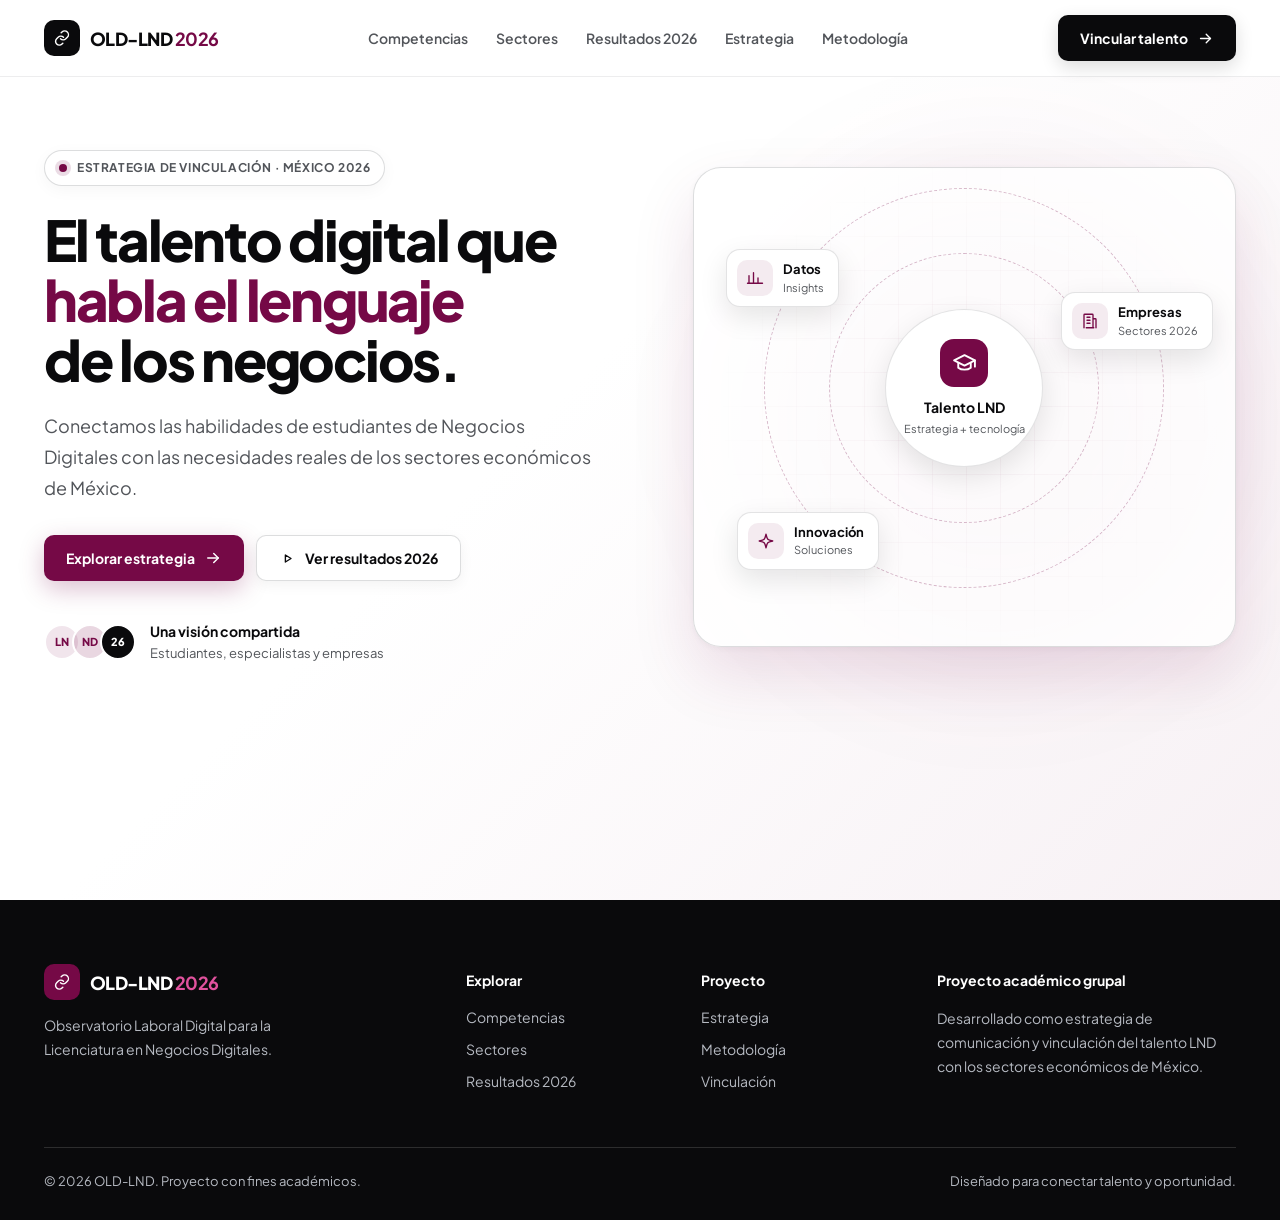
==== index.html @ e44514a6 "feat: plataforma web multipagina OLD-LND 2026" ====
<!DOCTYPE html>
<html lang="es">

<head>
  <meta charset="UTF-8" />
  <meta name="viewport" content="width=device-width, initial-scale=1.0" />
  <title>OLD-LND 2026 · Observatorio Laboral Digital</title>
  <meta name="description"
    content="Observatorio Laboral Digital para la Licenciatura en Negocios Digitales. Estrategia de vinculación entre talento universitario y sectores económicos de México 2026." />
  <link rel="preconnect" href="https://fonts.googleapis.com" />
  <link rel="preconnect" href="https://fonts.gstatic.com" crossorigin />
  <link href="https://fonts.googleapis.com/css2?family=Plus+Jakarta+Sans:wght@400;500;600;700;800&display=swap"
    rel="stylesheet" />
  <link rel="stylesheet" href="./styles.css" />
</head>

<body data-page="inicio">
  <a class="skip-link" href="#contenido-principal">Saltar al contenido principal</a>

  <div class="app-shell">
    <div id="site-header"></div>

    <main id="contenido-principal">
      <section class="hero-wrap" id="inicio">
        <div class="hero">
          <div class="hero-glow" aria-hidden="true"></div>
          <div class="hero-content">
            <div class="status-pill">
              <span aria-hidden="true"></span>
              Estrategia de vinculación · México 2026
            </div>
            <h1>
              El talento digital que <em>habla el lenguaje</em> de los negocios.
            </h1>
            <p class="hero-copy">
              Conectamos las habilidades de estudiantes de Negocios Digitales con las necesidades
              reales de los sectores económicos de México.
            </p>
            <div class="hero-actions">
              <a href="./estrategia.html" class="button button-primary">
                Explorar estrategia
                <svg width="18" height="18" viewBox="0 0 24 24" fill="none" stroke="currentColor" stroke-width="1.9"
                  stroke-linecap="round" stroke-linejoin="round" aria-hidden="true">
                  <path d="M5 12h14" />
                  <path d="m13 6 6 6-6 6" />
                </svg>
              </a>
              <a href="./resultados.html" class="button button-secondary">
                <svg width="17" height="17" viewBox="0 0 24 24" fill="none" stroke="currentColor" stroke-width="1.9"
                  stroke-linecap="round" stroke-linejoin="round" aria-hidden="true">
                  <path d="m9 7 8 5-8 5Z" />
                </svg>
                Ver resultados 2026
              </a>
            </div>
            <div class="hero-proof">
              <div class="avatar-stack" aria-hidden="true">
                <span>LN</span>
                <span>ND</span>
                <span>26</span>
              </div>
              <div>
                <strong>Una visión compartida</strong>
                <small>Estudiantes, especialistas y empresas</small>
              </div>
            </div>
          </div>

          <div class="connection-visual" role="img"
            aria-label="Diagrama de conexión entre talento LND, datos, empresas e innovación con índice de conexión de 84.6%">
            <div class="visual-grid" aria-hidden="true"></div>
            <div class="orbit orbit-one" aria-hidden="true"></div>
            <div class="orbit orbit-two" aria-hidden="true"></div>

            <div class="node center-node">
              <span class="center-icon" aria-hidden="true">
                <svg width="25" height="25" viewBox="0 0 24 24" fill="none" stroke="currentColor" stroke-width="1.8"
                  stroke-linecap="round" stroke-linejoin="round">
                  <path d="m2 10 10-5 10 5-10 5Z" />
                  <path d="M6 12.5V17c3 2.5 9 2.5 12 0v-4.5M22 10v6" />
                </svg>
              </span>
              <strong>Talento LND</strong>
              <small>Estrategia + tecnología</small>
            </div>

            <div class="node satellite satellite-one">
              <span aria-hidden="true">
                <svg width="18" height="18" viewBox="0 0 24 24" fill="none" stroke="currentColor" stroke-width="1.8"
                  stroke-linecap="round" stroke-linejoin="round">
                  <path d="M4 19V9M10 19V5M16 19v-7M22 19H2" />
                </svg>
              </span>
              <div>
                <strong>Datos</strong>
                <small>Insights</small>
              </div>
            </div>

            <div class="node satellite satellite-two">
              <span aria-hidden="true">
                <svg width="18" height="18" viewBox="0 0 24 24" fill="none" stroke="currentColor" stroke-width="1.8"
                  stroke-linecap="round" stroke-linejoin="round">
                  <path
                    d="M4 21V4a1 1 0 0 1 1-1h10a1 1 0 0 1 1 1v17M16 9h3a1 1 0 0 1 1 1v11M8 7h4M8 11h4M8 15h4M7 21h10" />
                </svg>
              </span>
              <div>
                <strong>Empresas</strong>
                <small>Sectores 2026</small>
              </div>
            </div>

            <div class="node satellite satellite-three">
              <span aria-hidden="true">
                <svg width="18" height="18" viewBox="0 0 24 24" fill="none" stroke="currentColor" stroke-width="1.8"
                  stroke-linecap="round" stroke-linejoin="round">
                  <path
                    d="m12 3-1.2 4.3a5 5 0 0 1-3.5 3.5L3 12l4.3 1.2a5 5 0 0 1 3.5 3.5L12 21l1.2-4.3a5 5 0 0 1 3.5-3.5L21 12l-4.3-1.2a5 5 0 0 1-3.5-3.5Z" />
                </svg>
              </span>
              <div>
                <strong>Innovación</strong>
                <small>Soluciones</small>
              </div>
            </div>

          </div>
        </div>
  </div>
  </section>
  </main>

  <div id="site-footer"></div>
  </div>

  <script src="./layout.js" defer></script>
</body>

</html>
---- styles.css ----
:root {
  --ink: #0a0a0c;
  --brand: #750946;
  --brand-hover: #5e0738;
  --brand-light: #e0529d;
  --muted: #52555a;
  --muted-on-dark: #b6bac2;
  --line: rgba(82, 85, 90, 0.2);
  --line-dark: rgba(255, 255, 255, 0.14);
  --surface: #f7f6f8;
  --white: #ffffff;
  --ease-out: cubic-bezier(0.16, 1, 0.3, 1);
}

*,
*::before,
*::after {
  box-sizing: border-box;
}

html {
  scroll-behavior: smooth;
}

body {
  margin: 0;
  font-family: "Plus Jakarta Sans", system-ui, -apple-system, sans-serif;
  color: var(--ink);
  background: var(--white);
  -webkit-font-smoothing: antialiased;
  line-height: 1.5;
}

h1,
h2,
h3,
h4 {
  text-wrap: balance;
}

p {
  text-wrap: pretty;
}

button,
input,
select {
  font-family: inherit;
}

button,
a {
  -webkit-tap-highlight-color: transparent;
}

button {
  cursor: pointer;
}

:focus-visible {
  outline: 2px solid var(--brand);
  outline-offset: 3px;
}

.dashboard-wrap :focus-visible,
.talent-panel :focus-visible,
.site-footer :focus-visible {
  outline-color: var(--brand-light);
}

.skip-link {
  position: absolute;
  left: 16px;
  top: -100px;
  z-index: 200;
  padding: 12px 18px;
  background: var(--brand);
  color: var(--white);
  font-weight: 700;
  font-size: 14px;
  border-radius: 8px;
  text-decoration: none;
  transition: top 0.2s var(--ease-out);
}

.skip-link:focus {
  top: 16px;
}

.app-shell {
  min-height: 100vh;
  display: flex;
  flex-direction: column;
  overflow-x: clip;
}

.app-shell > main {
  flex: 1;
  display: flex;
  flex-direction: column;
}

.app-shell > main > .hero-wrap,
.app-shell > main > .sectors-wrap,
.app-shell > main > .dashboard-wrap,
.app-shell > main > .method-wrap {
  flex: 1;
}

/* NAVBAR */
.navbar-wrap {
  position: sticky;
  top: 0;
  z-index: 60;
  background: rgba(255, 255, 255, 0.9);
  backdrop-filter: blur(12px);
  border-bottom: 1px solid rgba(82, 85, 90, 0.1);
}

.navbar {
  height: 76px;
  max-width: 1240px;
  margin: auto;
  padding: 0 24px;
  display: flex;
  align-items: center;
  justify-content: space-between;
  position: relative;
}

.brand {
  display: inline-flex;
  align-items: center;
  gap: 10px;
  color: var(--ink);
  font-size: 18px;
  font-weight: 800;
  letter-spacing: -0.03em;
  text-decoration: none;
  white-space: nowrap;
}

.brand b {
  color: var(--brand);
}

.brand-mark {
  width: 36px;
  height: 36px;
  display: grid;
  place-items: center;
  color: var(--white);
  background: var(--ink);
  border-radius: 10px;
}

.nav-links {
  display: flex;
  gap: 28px;
  align-items: center;
}

.nav-links a {
  color: var(--muted);
  text-decoration: none;
  font-size: 14px;
  font-weight: 600;
  position: relative;
  padding: 6px 0;
  transition: color 0.18s var(--ease-out);
}

.nav-links a:hover,
.nav-links a.active,
.nav-links a[aria-current="page"] {
  color: var(--brand);
}

.nav-links a.active::after,
.nav-links a[aria-current="page"]::after {
  content: "";
  position: absolute;
  left: 0;
  right: 0;
  bottom: -2px;
  height: 2px;
  border-radius: 2px;
  background: var(--brand);
}

/* BUTTONS */
.button {
  min-height: 46px;
  padding: 0 22px;
  border-radius: 10px;
  border: 0;
  display: inline-flex;
  align-items: center;
  justify-content: center;
  gap: 9px;
  text-decoration: none;
  font-weight: 700;
  font-size: 14px;
  transition:
    transform 0.18s var(--ease-out),
    box-shadow 0.2s var(--ease-out),
    background-color 0.2s var(--ease-out),
    border-color 0.2s var(--ease-out);
}

.button:hover {
  transform: translateY(-2px);
}

.button:active {
  transform: scale(0.98);
}

.button-dark {
  background: var(--ink);
  color: var(--white);
  box-shadow: 0 6px 18px rgba(0, 0, 0, 0.14);
}

.button-dark:hover {
  background: #1f1f24;
}

.button-primary {
  background: var(--brand);
  color: var(--white);
  box-shadow: 0 8px 24px rgba(117, 9, 70, 0.25);
}

.button-primary:hover {
  background: var(--brand-hover);
  box-shadow: 0 12px 28px rgba(117, 9, 70, 0.32);
}

.button-secondary {
  background: var(--white);
  color: var(--ink);
  border: 1px solid var(--line);
  box-shadow: 0 4px 14px rgba(0, 0, 0, 0.05);
}

.button-secondary:hover {
  border-color: rgba(117, 9, 70, 0.38);
}

.menu-button {
  display: none;
  width: 42px;
  height: 42px;
  border: 1px solid transparent;
  border-radius: 10px;
  background: transparent;
  color: var(--ink);
  place-items: center;
}

.menu-button:hover {
  background: var(--surface);
}

/* HERO */
.hero-wrap {
  position: relative;
  background: linear-gradient(135deg, #ffffff 42%, rgba(117, 9, 70, 0.06) 100%);
}

.hero {
  min-height: 680px;
  position: relative;
  display: grid;
  grid-template-columns: 1.05fr 0.95fr;
  gap: 48px;
  align-items: center;
  max-width: 1240px;
  margin: auto;
  padding: 72px 24px 92px;
}

.hero-glow {
  position: absolute;
  right: 3%;
  width: 460px;
  height: 460px;
  border-radius: 50%;
  background: rgba(117, 9, 70, 0.08);
  filter: blur(72px);
  pointer-events: none;
}

.hero-content {
  max-width: 640px;
  position: relative;
  z-index: 1;
}

.status-pill {
  display: inline-flex;
  align-items: center;
  gap: 10px;
  color: var(--muted);
  background: var(--white);
  border: 1px solid var(--line);
  padding: 8px 14px;
  border-radius: 999px;
  font-size: 12px;
  font-weight: 700;
  letter-spacing: 0.05em;
  text-transform: uppercase;
  box-shadow: 0 4px 16px rgba(0, 0, 0, 0.04);
}

.status-pill span {
  width: 8px;
  height: 8px;
  border-radius: 50%;
  background: var(--brand);
  box-shadow: 0 0 0 4px rgba(117, 9, 70, 0.14);
}

.hero h1 {
  font-size: clamp(42px, 4.4vw, 64px);
  line-height: 1.06;
  letter-spacing: -0.04em;
  margin: 24px 0 22px;
  font-weight: 800;
}

.hero h1 em {
  font-style: normal;
  color: var(--brand);
}

.hero-copy {
  max-width: 560px;
  color: var(--muted);
  font-size: 18px;
  line-height: 1.7;
  margin: 0;
}

.hero-actions {
  display: flex;
  flex-wrap: wrap;
  gap: 12px;
  margin-top: 32px;
}

.hero-proof {
  display: flex;
  gap: 14px;
  align-items: center;
  margin-top: 40px;
}

.avatar-stack {
  display: flex;
  padding-left: 8px;
}

.avatar-stack span {
  margin-left: -8px;
  width: 36px;
  height: 36px;
  border: 2px solid var(--white);
  display: grid;
  place-items: center;
  border-radius: 50%;
  background: rgba(117, 9, 70, 0.1);
  color: var(--brand);
  font-size: 11px;
  font-weight: 800;
}

.avatar-stack span:nth-child(2) {
  background: rgba(117, 9, 70, 0.16);
}

.avatar-stack span:nth-child(3) {
  background: var(--ink);
  color: var(--white);
}

.hero-proof strong,
.hero-proof small {
  display: block;
}

.hero-proof strong {
  font-size: 14px;
}

.hero-proof small {
  font-size: 13px;
  color: var(--muted);
  margin-top: 2px;
}

/* HERO VISUAL */
.connection-visual {
  height: 480px;
  position: relative;
  border-radius: 28px;
  border: 1px solid var(--line);
  overflow: hidden;
  background: rgba(255, 255, 255, 0.8);
  box-shadow:
    0 2px 6px rgba(0, 0, 0, 0.04),
    0 28px 64px rgba(117, 9, 70, 0.12);
}

.visual-grid {
  position: absolute;
  inset: 0;
  background-image:
    linear-gradient(rgba(117, 9, 70, 0.1) 1px, transparent 1px),
    linear-gradient(90deg, rgba(117, 9, 70, 0.1) 1px, transparent 1px);
  background-size: 34px 34px;
  opacity: 0.45;
  mask-image: radial-gradient(circle, #000, transparent 74%);
}

.orbit {
  position: absolute;
  border: 1px dashed rgba(117, 9, 70, 0.28);
  border-radius: 50%;
  left: 50%;
  top: 46%;
  transform: translate(-50%, -50%);
}

.orbit-one {
  width: 270px;
  height: 270px;
}

.orbit-two {
  width: 400px;
  height: 400px;
}

.node {
  position: absolute;
  background: var(--white);
  box-shadow: 0 10px 28px rgba(0, 0, 0, 0.1);
  border: 1px solid rgba(82, 85, 90, 0.16);
}

.center-node {
  left: 50%;
  top: 46%;
  transform: translate(-50%, -50%);
  width: 158px;
  height: 158px;
  border-radius: 50%;
  display: flex;
  align-items: center;
  flex-direction: column;
  justify-content: center;
  text-align: center;
  z-index: 2;
  padding: 12px;
}

.center-icon {
  width: 48px;
  height: 48px;
  border-radius: 14px;
  background: var(--brand);
  color: var(--white);
  display: grid;
  place-items: center;
  margin-bottom: 10px;
}

.center-node strong {
  font-size: 14px;
}

.center-node small {
  color: var(--muted);
  font-size: 11px;
  margin-top: 3px;
}

.satellite {
  padding: 10px 14px 10px 10px;
  border-radius: 14px;
  display: flex;
  align-items: center;
  gap: 10px;
  z-index: 3;
}

.satellite > span {
  width: 36px;
  height: 36px;
  display: grid;
  place-items: center;
  border-radius: 10px;
  background: rgba(117, 9, 70, 0.08);
  color: var(--brand);
}

.satellite strong,
.satellite small {
  display: block;
}

.satellite strong {
  font-size: 13px;
}

.satellite small {
  font-size: 11px;
  color: var(--muted);
}

.satellite-one {
  left: 6%;
  top: 17%;
}

.satellite-two {
  right: 4%;
  top: 26%;
}

.satellite-three {
  left: 8%;
  bottom: 16%;
}

.signal-card {
  position: absolute;
  right: 5%;
  bottom: 6%;
  border-radius: 14px;
  background: var(--ink);
  color: var(--white);
  padding: 14px 16px;
  min-width: 220px;
  display: flex;
  align-items: center;
  gap: 12px;
  box-shadow: 0 16px 32px rgba(0, 0, 0, 0.24);
  z-index: 4;
}

.signal-icon {
  width: 38px;
  height: 38px;
  display: grid;
  place-items: center;
  background: rgba(255, 255, 255, 0.12);
  border-radius: 10px;
}

.signal-card small,
.signal-card strong {
  display: block;
}

.signal-card small {
  color: var(--muted-on-dark);
  font-size: 11px;
}

.signal-card strong {
  font-size: 18px;
  margin-top: 2px;
}

.trend {
  margin-left: auto;
  font-size: 11px;
  font-weight: 700;
  color: var(--white);
  background: var(--brand);
  padding: 5px 8px;
  border-radius: 6px;
}

/* SHARED SECTIONS */
.section {
  max-width: 1240px;
  margin: auto;
  padding: 104px 24px;
}

.section-heading {
  max-width: 660px;
}

.section-heading.center {
  text-align: center;
  margin: auto;
}

.eyebrow {
  color: var(--brand);
  display: block;
  font-size: 12px;
  text-transform: uppercase;
  font-weight: 800;
  letter-spacing: 0.14em;
  margin-bottom: 14px;
}

.eyebrow-light {
  color: var(--brand-light);
}

.section-heading h1,
.section-heading h2 {
  margin: 0;
  font-size: clamp(30px, 3.4vw, 44px);
  line-height: 1.14;
  letter-spacing: -0.03em;
}

.section-heading p {
  margin: 16px 0 0;
  color: var(--muted);
  font-size: 16px;
  line-height: 1.7;
}

/* COMPETENCIES */
.competencies {
  text-align: center;
}

.tabs {
  margin: 40px auto 32px;
  background: var(--surface);
  border: 1px solid rgba(82, 85, 90, 0.12);
  border-radius: 12px;
  padding: 5px;
  display: inline-flex;
  flex-wrap: wrap;
  justify-content: center;
  gap: 4px;
}

.tabs button {
  border: 0;
  padding: 11px 20px;
  border-radius: 8px;
  background: transparent;
  color: var(--muted);
  font-size: 13px;
  font-weight: 700;
  transition:
    background-color 0.2s var(--ease-out),
    color 0.2s var(--ease-out),
    box-shadow 0.2s var(--ease-out);
}

.tabs button:hover {
  color: var(--ink);
}

.tabs button.active {
  background: var(--white);
  color: var(--ink);
  box-shadow: 0 4px 12px rgba(0, 0, 0, 0.08);
}

.competency-grid {
  display: grid;
  grid-template-columns: repeat(3, 1fr);
  gap: 20px;
  text-align: left;
}

.competency-card {
  border: 1px solid var(--line);
  border-radius: 16px;
  padding: 28px;
  background: var(--white);
  transition:
    transform 0.22s var(--ease-out),
    border-color 0.22s var(--ease-out),
    box-shadow 0.22s var(--ease-out);
}

.competency-card:hover {
  transform: translateY(-4px);
  border-color: rgba(117, 9, 70, 0.35);
  box-shadow: 0 16px 36px rgba(0, 0, 0, 0.07);
}

.card-top {
  display: flex;
  align-items: center;
  justify-content: space-between;
}

.icon-box {
  width: 46px;
  height: 46px;
  display: grid;
  place-items: center;
  background: rgba(117, 9, 70, 0.08);
  color: var(--brand);
  border-radius: 12px;
}

.card-index {
  color: var(--muted);
  font-size: 13px;
  font-weight: 700;
}

.competency-card h3 {
  margin: 22px 0 10px;
  font-size: 18px;
  letter-spacing: -0.02em;
}

.competency-card p {
  color: var(--muted);
  margin: 0;
  line-height: 1.65;
  font-size: 14px;
  min-height: 68px;
}

.level-row {
  margin-top: 22px;
  display: flex;
  justify-content: space-between;
  font-size: 13px;
  color: var(--muted);
}

.level-row strong {
  color: var(--ink);
}

.progress {
  height: 6px;
  background: rgba(82, 85, 90, 0.14);
  border-radius: 999px;
  overflow: hidden;
  margin-top: 8px;
}

.progress span {
  height: 100%;
  display: block;
  background: linear-gradient(90deg, var(--brand), #a31363);
  border-radius: inherit;
}

.context-note {
  display: inline-flex;
  align-items: center;
  gap: 8px;
  margin: 28px 0 0;
  color: var(--muted);
  font-size: 13px;
}

.context-note svg {
  color: var(--brand);
  flex-shrink: 0;
}

/* SECTORS */
.sectors-wrap {
  background: var(--surface);
  border-top: 1px solid rgba(82, 85, 90, 0.1);
}

.split-heading {
  display: flex;
  justify-content: space-between;
  align-items: flex-end;
  gap: 24px;
  margin-bottom: 42px;
}

.text-link {
  color: var(--brand);
  text-decoration: none;
  font-size: 14px;
  font-weight: 700;
  display: inline-flex;
  align-items: center;
  gap: 7px;
  padding-bottom: 6px;
  white-space: nowrap;
}

.text-link:hover {
  text-decoration: underline;
}

.sector-grid {
  display: grid;
  grid-template-columns: repeat(3, 1fr);
  gap: 18px;
}

.sector-card {
  padding: 26px;
  background: var(--white);
  border: 1px solid var(--line);
  border-radius: 16px;
  transition:
    transform 0.22s var(--ease-out),
    border-color 0.22s var(--ease-out),
    box-shadow 0.22s var(--ease-out);
}

.sector-card:hover {
  border-color: rgba(117, 9, 70, 0.35);
  transform: translateY(-4px);
  box-shadow: 0 16px 32px rgba(0, 0, 0, 0.07);
}

.sector-top {
  display: flex;
  align-items: center;
  justify-content: space-between;
  margin-bottom: 20px;
}

.sector-icon {
  width: 44px;
  height: 44px;
  display: grid;
  place-items: center;
  border-radius: 10px;
  color: var(--brand);
  background: rgba(117, 9, 70, 0.08);
}

.sector-number {
  font-size: 13px;
  color: var(--muted);
  font-weight: 800;
}

.sector-tag {
  display: inline-block;
  padding: 5px 10px;
  background: rgba(82, 85, 90, 0.09);
  color: var(--ink);
  border-radius: 6px;
  font-size: 11px;
  font-weight: 800;
  text-transform: uppercase;
  letter-spacing: 0.05em;
}

.sector-card h3 {
  font-size: 18px;
  margin: 14px 0 8px;
}

.sector-card p {
  color: var(--muted);
  font-size: 14px;
  line-height: 1.6;
  margin: 0;
  min-height: 44px;
}

.sector-footer {
  border-top: 1px solid rgba(82, 85, 90, 0.14);
  margin-top: 20px;
  padding-top: 16px;
  display: flex;
  align-items: center;
  justify-content: space-between;
  color: var(--muted);
}

.sector-footer span {
  font-size: 12px;
  font-weight: 700;
  color: var(--ink);
  display: inline-flex;
  align-items: center;
  gap: 8px;
}

.sector-footer i {
  width: 7px;
  height: 7px;
  background: var(--brand);
  border-radius: 50%;
}

/* DASHBOARD / RESULTADOS */
.dashboard-wrap {
  background: var(--ink);
  color: var(--white);
  position: relative;
  overflow: hidden;
}

.dashboard-wrap::after {
  content: "";
  position: absolute;
  width: 520px;
  height: 520px;
  border-radius: 50%;
  background: rgba(117, 9, 70, 0.24);
  filter: blur(90px);
  right: -140px;
  top: -140px;
  pointer-events: none;
}

.dashboard {
  position: relative;
  z-index: 1;
}

.dashboard .section-heading p {
  color: var(--muted-on-dark);
}

.metrics {
  display: grid;
  grid-template-columns: repeat(3, 1fr);
  gap: 16px;
  margin: 40px 0 20px;
}

.metrics article {
  display: flex;
  align-items: center;
  gap: 14px;
  padding: 22px;
  background: rgba(255, 255, 255, 0.05);
  border: 1px solid var(--line-dark);
  border-radius: 14px;
}

.metric-icon {
  width: 44px;
  height: 44px;
  border-radius: 10px;
  display: grid;
  place-items: center;
  flex-shrink: 0;
}

.metric-icon.primary {
  background: rgba(224, 82, 157, 0.18);
  color: var(--brand-light);
}

.metric-icon.secondary {
  background: rgba(117, 9, 70, 0.4);
  color: var(--white);
}

.metric-icon.neutral {
  background: rgba(255, 255, 255, 0.12);
  color: var(--white);
}

.metrics strong {
  display: block;
  font-size: 26px;
  letter-spacing: -0.03em;
  line-height: 1.1;
}

.metrics p {
  color: var(--muted-on-dark);
  font-size: 13px;
  margin: 4px 0 0;
}

.metrics small {
  margin-left: auto;
  align-self: flex-start;
  color: #e2e5eb;
  font-size: 11px;
  font-weight: 600;
  background: rgba(255, 255, 255, 0.08);
  padding: 5px 9px;
  border-radius: 6px;
  white-space: nowrap;
}

.analysis-grid {
  display: grid;
  grid-template-columns: 1.55fr 1fr;
  gap: 20px;
}

.chart-card,
.insight-card {
  border: 1px solid var(--line-dark);
  border-radius: 16px;
  background: rgba(255, 255, 255, 0.045);
  padding: 28px;
}

.chart-head span {
  color: var(--muted-on-dark);
  font-size: 12px;
  text-transform: uppercase;
  letter-spacing: 0.08em;
  font-weight: 700;
}

.chart-head h3 {
  margin: 6px 0 0;
  font-size: 20px;
}

.legend {
  display: flex;
  flex-wrap: wrap;
  gap: 22px;
  margin: 20px 0 24px;
  color: #e2e5eb;
  font-size: 13px;
  font-weight: 600;
}

.legend span {
  display: inline-flex;
  align-items: center;
  gap: 8px;
}

.legend i {
  width: 10px;
  height: 10px;
  display: inline-block;
  border-radius: 3px;
}

.specialist-dot {
  background: var(--brand-light);
}

.student-dot {
  background: #d4d7de;
}

.bar-row {
  display: grid;
  grid-template-columns: 185px 1fr;
  gap: 8px 16px;
  margin-bottom: 18px;
}

.bar-row:last-child {
  margin-bottom: 0;
}

.bar-label {
  grid-row: span 2;
  align-self: center;
}

.bar-label span,
.bar-label small {
  display: block;
}

.bar-label span {
  font-size: 13px;
  font-weight: 600;
  color: var(--white);
}

.bar-label small {
  color: var(--muted-on-dark);
  margin-top: 3px;
  font-size: 12px;
}

.bar-track {
  height: 14px;
  background: rgba(255, 255, 255, 0.08);
  border-radius: 4px;
  padding-right: 42px;
}

.bar {
  height: 100%;
  display: block;
  border-radius: 4px;
  position: relative;
}

.bar b {
  position: absolute;
  left: calc(100% + 8px);
  top: 50%;
  transform: translateY(-50%);
  font-size: 12px;
  font-weight: 700;
  color: var(--white);
}

.specialists-bar {
  background: linear-gradient(90deg, var(--brand), var(--brand-light));
}

.students-bar {
  background: #d4d7de;
}

.insight-card {
  background: linear-gradient(145deg, rgba(117, 9, 70, 0.28), rgba(255, 255, 255, 0.04));
  display: flex;
  flex-direction: column;
}

.insight-label {
  align-self: flex-start;
  display: inline-flex;
  align-items: center;
  gap: 7px;
  color: var(--white);
  background: rgba(117, 9, 70, 0.55);
  padding: 7px 11px;
  border-radius: 8px;
  font-size: 11px;
  text-transform: uppercase;
  letter-spacing: 0.06em;
  font-weight: 800;
}

.insight-card h3 {
  font-size: 26px;
  line-height: 1.24;
  letter-spacing: -0.025em;
  margin: 20px 0 14px;
}

.insight-card > p {
  font-size: 14px;
  line-height: 1.7;
  color: #d7dbe2;
  margin: 0;
}

.insight-card > p strong {
  color: var(--white);
}

.quote {
  border-left: 3px solid var(--brand-light);
  margin: 22px 0 0;
  padding: 6px 0 6px 16px;
  color: #e6e8ee;
  font-size: 14px;
  line-height: 1.6;
  font-style: italic;
}

.quote footer {
  color: var(--muted-on-dark);
  display: block;
  margin-top: 8px;
  font-style: normal;
  font-size: 12px;
}

.insight-card > a {
  margin-top: auto;
  padding-top: 24px;
  color: var(--brand-light);
  font-size: 14px;
  font-weight: 700;
  text-decoration: none;
  display: inline-flex;
  align-items: center;
  gap: 8px;
}

.insight-card > a:hover {
  color: var(--white);
}

/* STRATEGY & CONTACT */
.strategy {
  padding-bottom: 112px;
}

.strategy-grid {
  display: grid;
  grid-template-columns: 1fr 1fr;
  gap: 20px;
  margin-top: 48px;
}

.kit-panel,
.talent-panel {
  border-radius: 20px;
  padding: 36px;
}

.kit-panel {
  background: rgba(117, 9, 70, 0.05);
  border: 1px solid rgba(117, 9, 70, 0.14);
}

.talent-panel {
  background: var(--ink);
  color: var(--white);
}

.panel-badge {
  display: inline-flex;
  align-items: center;
  gap: 8px;
  color: var(--brand);
  text-transform: uppercase;
  letter-spacing: 0.08em;
  font-size: 12px;
  font-weight: 800;
}

.panel-badge.dark {
  color: var(--brand-light);
}

.kit-panel h3,
.talent-panel h3 {
  margin: 16px 0 10px;
  font-size: 26px;
  letter-spacing: -0.025em;
}

.kit-panel > p {
  margin: 0;
  color: var(--muted);
  line-height: 1.65;
  font-size: 15px;
  max-width: 480px;
}

.talent-panel > p {
  margin: 0;
  color: var(--muted-on-dark);
  line-height: 1.65;
  font-size: 15px;
  max-width: 480px;
}

.resource-list {
  display: grid;
  gap: 10px;
  margin: 26px 0 22px;
}

.resource-btn {
  border: 1px solid var(--line);
  background: rgba(255, 255, 255, 0.9);
  border-radius: 12px;
  padding: 14px 16px;
  display: flex;
  align-items: center;
  gap: 14px;
  text-align: left;
  color: var(--ink);
  transition:
    border-color 0.2s var(--ease-out),
    transform 0.18s var(--ease-out),
    box-shadow 0.2s var(--ease-out);
}

.resource-btn:hover {
  border-color: rgba(117, 9, 70, 0.4);
  transform: translateY(-2px);
  box-shadow: 0 8px 20px rgba(0, 0, 0, 0.06);
}

.resource-btn:active {
  transform: scale(0.99);
}

.resource-btn > span:nth-child(2) {
  flex: 1;
}

.file-icon {
  width: 36px;
  height: 36px;
  display: grid;
  place-items: center;
  border-radius: 8px;
  background: rgba(117, 9, 70, 0.1);
  color: var(--brand);
  font-size: 12px;
  font-weight: 800;
  flex-shrink: 0;
}

.resource-btn strong,
.resource-btn small {
  display: block;
}

.resource-btn strong {
  font-size: 14px;
}

.resource-btn small {
  font-size: 12px;
  color: var(--muted);
  margin-top: 2px;
}

.resource-btn svg {
  color: var(--brand);
  flex-shrink: 0;
}

.kit-button {
  width: 100%;
}

.kit-feedback {
  margin: 12px 0 0;
  min-height: 20px;
  font-size: 13px;
  font-weight: 600;
  color: var(--brand);
}

.talent-panel form {
  margin-top: 24px;
}

.field {
  margin-bottom: 14px;
}

.field-row {
  display: grid;
  grid-template-columns: 1fr 1fr;
  gap: 12px;
}

.talent-panel label {
  display: block;
  color: #e2e5eb;
  font-size: 13px;
  font-weight: 600;
  margin-bottom: 6px;
}

.talent-panel input,
.talent-panel select {
  width: 100%;
  height: 44px;
  border-radius: 10px;
  border: 1px solid rgba(255, 255, 255, 0.22);
  padding: 0 14px;
  color: var(--white);
  background: rgba(255, 255, 255, 0.06);
  font-size: 14px;
  transition: border-color 0.2s var(--ease-out);
}

.talent-panel select option {
  background: var(--ink);
  color: var(--white);
}

.talent-panel input:focus,
.talent-panel select:focus {
  border-color: var(--brand-light);
}

.talent-panel input::placeholder {
  color: #9ba0aa;
}

.form-error {
  margin: 0 0 12px;
  padding: 10px 12px;
  border-radius: 8px;
  background: rgba(224, 82, 157, 0.16);
  border: 1px solid rgba(224, 82, 157, 0.45);
  color: #ffd5eb;
  font-size: 13px;
}

.submit-button {
  width: 100%;
  background: var(--brand);
  color: var(--white);
  margin-top: 4px;
}

.submit-button:hover {
  background: #8c0c54;
}

.privacy {
  display: block;
  text-align: center;
  color: var(--muted-on-dark);
  font-size: 12px;
  margin-top: 12px;
}

.success-message {
  text-align: center;
  min-height: 300px;
  display: flex;
  flex-direction: column;
  align-items: center;
  justify-content: center;
}

.success-message[hidden] {
  display: none;
}

.success-message > span {
  width: 56px;
  height: 56px;
  background: rgba(224, 82, 157, 0.2);
  color: var(--white);
  display: grid;
  place-items: center;
  border-radius: 50%;
}

.success-message h4 {
  font-size: 22px;
  margin: 16px 0 8px;
}

.success-message p {
  color: var(--muted-on-dark);
  font-size: 14px;
  line-height: 1.65;
  max-width: 340px;
  margin: 0;
}

.success-message button {
  border: 0;
  background: transparent;
  color: var(--brand-light);
  font-size: 14px;
  font-weight: 700;
  margin-top: 16px;
  padding: 6px 10px;
}

.success-message button:hover {
  text-decoration: underline;
}

/* METHODOLOGY */
.method-wrap {
  background: var(--surface);
  border-top: 1px solid rgba(82, 85, 90, 0.12);
}

.method-intro {
  display: flex;
  justify-content: space-between;
  align-items: center;
  gap: 24px;
}

.method-stamp {
  display: flex;
  align-items: center;
  gap: 16px;
  padding: 16px 20px;
  border: 1px solid var(--line);
  background: var(--white);
  border-radius: 12px;
  flex-shrink: 0;
}

.method-stamp span {
  font-size: 26px;
  font-weight: 800;
  color: var(--brand);
}

.method-stamp p {
  border-left: 1px solid var(--line);
  padding-left: 16px;
  margin: 0;
  color: var(--muted);
  font-size: 11px;
  font-weight: 700;
  line-height: 1.5;
  text-transform: uppercase;
  letter-spacing: 0.08em;
}

.accordion {
  margin-top: 44px;
  border-top: 1px solid var(--line);
}

.accordion-item {
  border-bottom: 1px solid var(--line);
}

.accordion-item h3 {
  margin: 0;
}

.accordion-trigger {
  width: 100%;
  display: flex;
  align-items: center;
  justify-content: space-between;
  padding: 24px 4px;
  border: 0;
  background: transparent;
  color: var(--ink);
  text-align: left;
}

.accordion-trigger span {
  display: flex;
  align-items: center;
  gap: 20px;
  font-size: 16px;
  font-weight: 700;
}

.accordion-trigger b {
  color: var(--brand);
  font-size: 13px;
}

.accordion-trigger svg {
  transition: transform 0.25s var(--ease-out);
  flex-shrink: 0;
}

.accordion-item.open .accordion-trigger svg {
  transform: rotate(180deg);
}

.accordion-content {
  display: grid;
  grid-template-rows: 0fr;
  transition: grid-template-rows 0.3s var(--ease-out);
}

.accordion-content p {
  overflow: hidden;
  margin: 0;
  color: var(--muted);
  font-size: 15px;
  line-height: 1.75;
  max-width: 850px;
}

.accordion-item.open .accordion-content {
  grid-template-rows: 1fr;
}

.accordion-item.open .accordion-content p {
  padding: 0 44px 24px;
}

/* FOOTER */
.site-footer {
  background: var(--ink);
  color: var(--white);
}

.footer-inner {
  max-width: 1240px;
  margin: auto;
  padding: 64px 24px 28px;
}

.footer-main {
  display: grid;
  grid-template-columns: 2fr 1fr 1fr 1.6fr;
  gap: 48px;
  padding-bottom: 44px;
}

.brand.light {
  color: var(--white);
}

.brand.light b {
  color: var(--brand-light);
}

.brand.light .brand-mark {
  background: var(--brand);
}

.footer-brand p,
.footer-note p {
  color: var(--muted-on-dark);
  font-size: 14px;
  line-height: 1.7;
  margin: 14px 0 0;
  max-width: 300px;
}

.footer-main h4 {
  font-size: 14px;
  margin: 6px 0 16px;
  color: var(--white);
}

.footer-main > div > a:not(.brand) {
  display: block;
  text-decoration: none;
  color: var(--muted-on-dark);
  font-size: 14px;
  margin: 11px 0;
  transition: color 0.18s var(--ease-out);
}

.footer-main > div > a:not(.brand):hover {
  color: var(--white);
}

.footer-bottom {
  border-top: 1px solid var(--line-dark);
  padding-top: 24px;
  display: flex;
  justify-content: space-between;
  color: var(--muted-on-dark);
  font-size: 13px;
}

/* RESPONSIVE */
@media (max-width: 1000px) {
  .nav-links {
    gap: 18px;
  }

  .nav-cta {
    display: none;
  }

  .hero {
    grid-template-columns: 1fr;
    padding-top: 56px;
  }

  .hero-content {
    text-align: center;
    margin: auto;
  }

  .hero-copy {
    margin-inline: auto;
  }

  .hero-actions,
  .hero-proof {
    justify-content: center;
  }

  .connection-visual {
    max-width: 640px;
    width: 100%;
    margin: auto;
  }

  .sector-grid {
    grid-template-columns: repeat(2, 1fr);
  }

  .analysis-grid {
    grid-template-columns: 1fr;
  }

  .footer-main {
    grid-template-columns: 2fr 1fr 1fr;
  }

  .footer-note {
    grid-column: 1 / -1;
  }
}

@media (max-width: 720px) {
  .navbar {
    height: 68px;
  }

  .menu-button {
    display: grid;
  }

  .nav-links {
    display: none;
    position: absolute;
    top: 68px;
    left: 16px;
    right: 16px;
    padding: 16px;
    background: var(--white);
    border: 1px solid var(--line);
    border-radius: 14px;
    box-shadow: 0 20px 45px rgba(0, 0, 0, 0.14);
    flex-direction: column;
    align-items: stretch;
    gap: 6px;
  }

  .nav-links.open {
    display: flex;
  }

  .nav-links a {
    font-size: 15px;
    padding: 10px 12px;
    border-radius: 8px;
  }

  .nav-links a:hover {
    background: var(--surface);
  }

  .hero {
    min-height: auto;
    padding: 48px 20px 68px;
  }

  .hero h1 {
    font-size: 38px;
  }

  .hero-copy {
    font-size: 16px;
  }

  .hero-actions {
    flex-direction: column;
  }

  .connection-visual {
    height: 410px;
  }

  .orbit-two {
    width: 330px;
    height: 330px;
  }

  .satellite-two {
    right: 3%;
  }

  .satellite-three {
    left: 3%;
  }

  .signal-card {
    right: 3%;
    min-width: 200px;
  }

  .section {
    padding: 76px 20px;
  }

  .competency-grid,
  .sector-grid,
  .metrics,
  .strategy-grid {
    grid-template-columns: 1fr;
  }

  .competency-card p {
    min-height: 0;
  }

  .split-heading {
    align-items: flex-start;
    flex-direction: column;
    gap: 16px;
  }

  .bar-row {
    grid-template-columns: 130px 1fr;
  }

  .metrics small {
    display: none;
  }

  .chart-card,
  .insight-card {
    padding: 22px;
  }

  .kit-panel,
  .talent-panel {
    padding: 26px 20px;
  }

  .field-row {
    grid-template-columns: 1fr;
  }

  .method-intro {
    align-items: flex-start;
    flex-direction: column;
    gap: 24px;
  }

  .method-stamp {
    width: 100%;
  }

  .accordion-item.open .accordion-content p {
    padding: 0 12px 22px 38px;
  }

  .footer-main {
    grid-template-columns: 1fr 1fr;
    gap: 32px;
  }

  .footer-brand,
  .footer-note {
    grid-column: 1 / -1;
  }

  .footer-bottom {
    flex-direction: column;
    gap: 8px;
  }
}

@media (prefers-reduced-motion: reduce) {
  *,
  *::before,
  *::after {
    animation-duration: 0.01ms !important;
    animation-iteration-count: 1 !important;
    transition-duration: 0.01ms !important;
    scroll-behavior: auto !important;
  }
}

/* =========================================================
   PROGRESSIVE DISCLOSURE COMPONENTS (OIL-ND REAL DATA)
   ========================================================= */

/* Competencias: Resumen tripartito y píldoras */
.tripartito-summary {
  max-width: 900px;
  margin: 0 auto 28px;
  padding: 16px 22px;
  border-radius: 14px;
  background: var(--surface);
  border: 1px solid rgba(117, 9, 70, 0.14);
  display: flex;
  align-items: center;
  justify-content: space-between;
  gap: 20px;
  text-align: left;
}

.summary-text strong {
  display: block;
  font-size: 15px;
  color: var(--ink);
}

.summary-text span {
  display: block;
  font-size: 13px;
  color: var(--muted);
  margin-top: 2px;
}

.summary-metrics {
  display: flex;
  flex-wrap: wrap;
  gap: 10px;
  flex-shrink: 0;
}

.summary-metrics span {
  background: var(--white);
  border: 1px solid var(--line);
  padding: 7px 12px;
  border-radius: 8px;
  font-size: 13px;
  color: var(--muted);
}

.summary-metrics b {
  color: var(--brand);
}

.pill-row {
  display: flex;
  flex-wrap: wrap;
  gap: 8px;
  margin-top: 18px;
}

.tool-pill {
  display: inline-block;
  padding: 5px 10px;
  border-radius: 7px;
  background: rgba(117, 9, 70, 0.08);
  color: var(--brand);
  font-size: 12px;
  font-weight: 700;
}

/* Sectores: Tarjetas interactivas + Panel lateral (Drawer) */
.sector-trigger {
  width: 100%;
  text-align: left;
  font: inherit;
  color: inherit;
  display: flex;
  flex-direction: column;
}

.sector-trigger .sector-footer {
  width: 100%;
  margin-top: auto;
}

.sector-cta {
  color: var(--brand) !important;
  font-size: 12px !important;
  font-weight: 700 !important;
}

.drawer-backdrop {
  position: fixed;
  inset: 0;
  z-index: 120;
  background: rgba(10, 10, 12, 0.48);
  backdrop-filter: blur(4px);
  opacity: 0;
  transition: opacity 0.22s var(--ease-out);
}

.drawer-backdrop.open {
  opacity: 1;
}

.sector-drawer {
  position: fixed;
  top: 0;
  right: 0;
  bottom: 0;
  z-index: 130;
  width: min(480px, 94vw);
  background: var(--white);
  box-shadow: -20px 0 60px rgba(0, 0, 0, 0.18);
  display: flex;
  flex-direction: column;
  transform: translateX(100%);
  transition: transform 0.26s var(--ease-out);
}

.sector-drawer.open {
  transform: translateX(0);
}

.sector-drawer[hidden],
.drawer-backdrop[hidden] {
  display: none;
}

.drawer-header {
  padding: 28px 28px 20px;
  border-bottom: 1px solid var(--line);
  display: flex;
  align-items: flex-start;
  justify-content: space-between;
  gap: 16px;
}

.drawer-header h2 {
  margin: 0;
  font-size: 21px;
  line-height: 1.25;
}

.drawer-close {
  width: 38px;
  height: 38px;
  border-radius: 10px;
  border: 1px solid var(--line);
  background: var(--white);
  color: var(--ink);
  display: grid;
  place-items: center;
  flex-shrink: 0;
}

.drawer-close:hover {
  background: var(--surface);
  color: var(--brand);
}

.drawer-body {
  padding: 24px 28px 32px;
  overflow-y: auto;
  flex: 1;
}

.drawer-kpis {
  display: grid;
  grid-template-columns: 1fr 1fr;
  gap: 12px;
  margin-bottom: 24px;
}

.drawer-kpis > div {
  padding: 16px;
  border-radius: 12px;
  background: var(--surface);
  border: 1px solid var(--line);
}

.drawer-kpis small {
  display: block;
  font-size: 11px;
  font-weight: 700;
  text-transform: uppercase;
  letter-spacing: 0.06em;
  color: var(--muted);
}

.drawer-kpis strong {
  display: block;
  font-size: 22px;
  color: var(--brand);
  margin: 4px 0 2px;
}

.drawer-kpis span {
  font-size: 12px;
  color: var(--muted);
}

.drawer-block {
  margin-bottom: 24px;
}

.drawer-block h4 {
  margin: 0 0 10px;
  font-size: 13px;
  text-transform: uppercase;
  letter-spacing: 0.06em;
  color: var(--muted);
}

.tripartito-bar {
  height: 10px;
  border-radius: 999px;
  overflow: hidden;
  display: flex;
  gap: 2px;
  background: var(--surface);
}

.seg-siempre {
  background: var(--ink);
}

.seg-algunas {
  background: #9ca3af;
}

.seg-nunca {
  background: var(--brand);
}

.tripartito-legend {
  display: flex;
  flex-wrap: wrap;
  gap: 12px;
  margin-top: 10px;
  font-size: 12px;
  color: var(--muted);
}

.tripartito-legend span {
  display: inline-flex;
  align-items: center;
  gap: 6px;
}

.tripartito-legend i {
  width: 8px;
  height: 8px;
  border-radius: 2px;
  display: inline-block;
}

.dot-siempre {
  background: var(--ink);
}

.dot-algunas {
  background: #9ca3af;
}

.dot-nunca {
  background: var(--brand);
}

.drawer-list {
  margin: 0;
  padding-left: 18px;
  color: var(--ink);
  font-size: 14px;
  line-height: 1.75;
}

.drawer-cta {
  width: 100%;
  margin-top: 8px;
}

/* Resultados: Switcher de vista y barras limpias */
.chart-head {
  display: flex;
  flex-wrap: wrap;
  align-items: center;
  justify-content: space-between;
  gap: 14px;
  margin-bottom: 24px;
}

.chart-switcher {
  display: inline-flex;
  padding: 4px;
  border-radius: 10px;
  background: rgba(255, 255, 255, 0.08);
  border: 1px solid var(--line-dark);
  gap: 3px;
}

.chart-switcher button {
  border: 0;
  background: transparent;
  color: var(--muted-on-dark);
  font-size: 12px;
  font-weight: 700;
  padding: 7px 12px;
  border-radius: 7px;
  transition:
    background-color 0.18s var(--ease-out),
    color 0.18s var(--ease-out);
}

.chart-switcher button:hover {
  color: var(--white);
}

.chart-switcher button.active {
  background: var(--brand);
  color: var(--white);
}

.single-bar-row {
  display: grid;
  grid-template-columns: 205px 1fr;
  align-items: center;
  gap: 14px;
  margin-bottom: 14px;
}

.single-bar-row:last-child {
  margin-bottom: 0;
}

.single-bar-row .bar-track {
  padding-right: 64px;
}

@media (max-width: 720px) {
  .tripartito-summary {
    flex-direction: column;
    align-items: flex-start;
  }

  .drawer-kpis {
    grid-template-columns: 1fr;
  }

  .single-bar-row {
    grid-template-columns: 1fr;
    gap: 6px;
  }
}
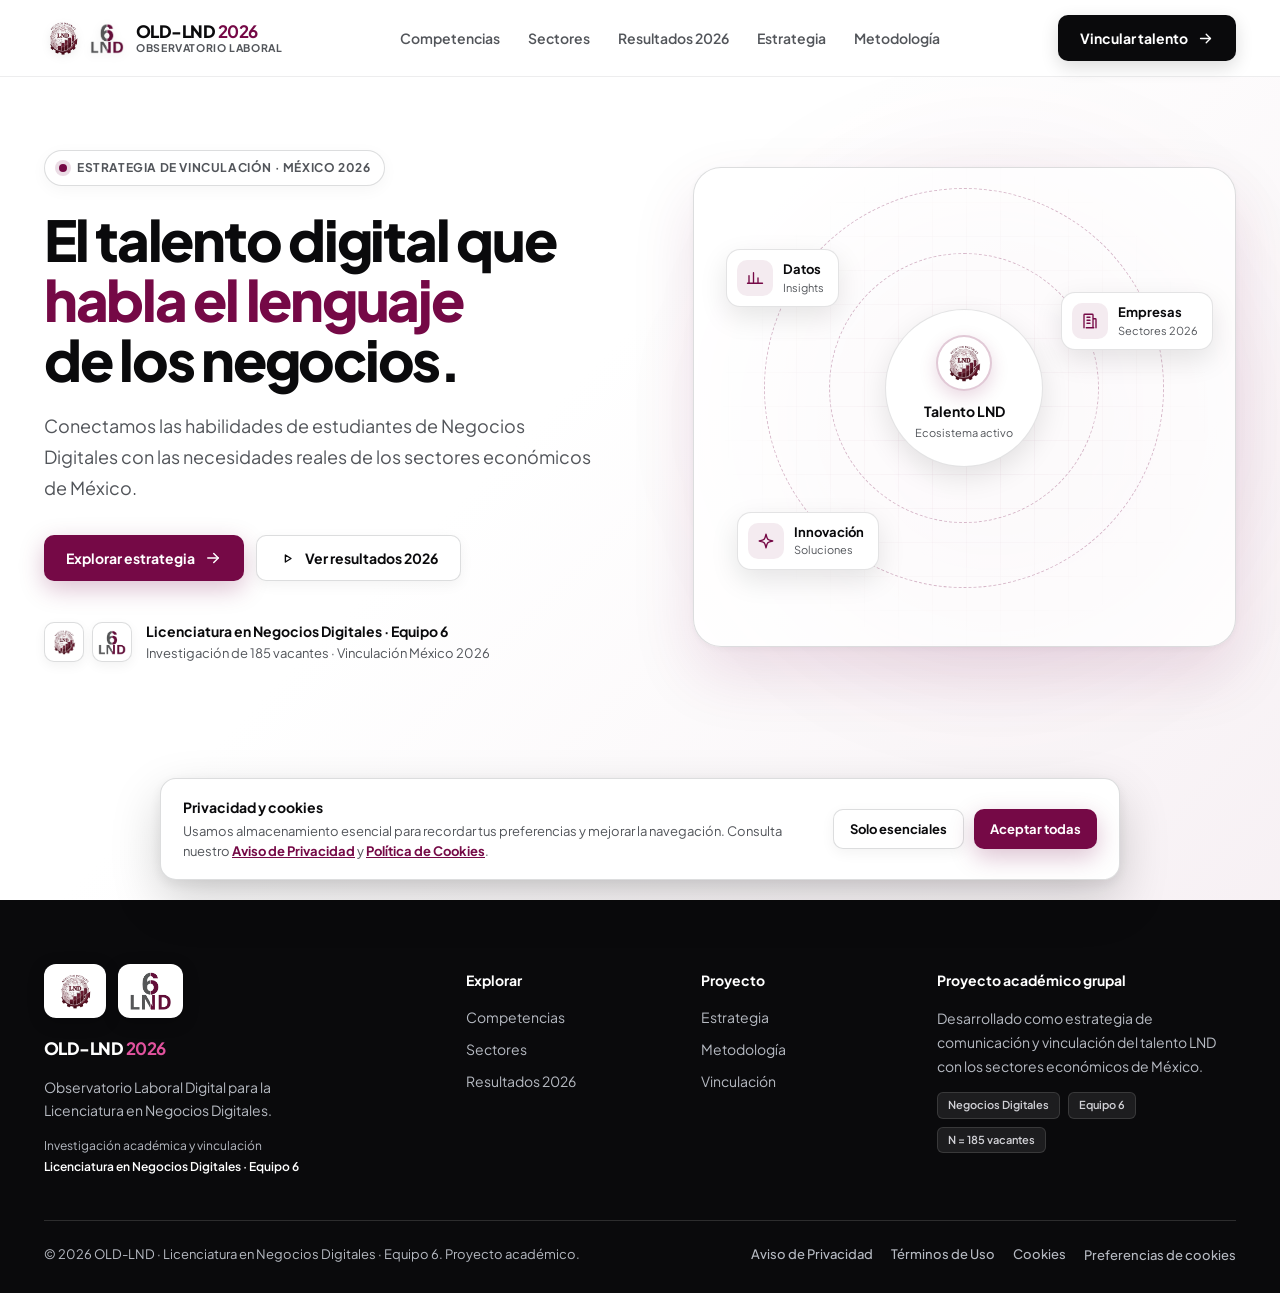
==== commit b3ecc292: "feat: integracion de logos oficiales LND, aviso de privacidad, terminos y cookies" ====
--- a/index.html
+++ b/index.html
@@ -7,6 +7,15 @@
   <title>OLD-LND 2026 · Observatorio Laboral Digital</title>
   <meta name="description"
     content="Observatorio Laboral Digital para la Licenciatura en Negocios Digitales. Estrategia de vinculación entre talento universitario y sectores económicos de México 2026." />
+  <meta name="theme-color" content="#750946" />
+  <meta property="og:title" content="OLD-LND 2026 · Observatorio Laboral Digital" />
+  <meta property="og:description"
+    content="Conectamos las habilidades de estudiantes de Negocios Digitales con la evidencia real de 185 vacantes en México." />
+  <meta property="og:type" content="website" />
+  <meta property="og:locale" content="es_MX" />
+  <link rel="icon" type="image/webp" href="./img/LogoActualWebp.webp" />
+  <link rel="apple-touch-icon" href="./img/LogoActualWebp.webp" />
+  <link rel="icon" type="image/svg+xml" href="./favicon.svg" />
   <link rel="preconnect" href="https://fonts.googleapis.com" />
   <link rel="preconnect" href="https://fonts.gstatic.com" crossorigin />
   <link href="https://fonts.googleapis.com/css2?family=Plus+Jakarta+Sans:wght@400;500;600;700;800&display=swap"
@@ -54,14 +63,17 @@
               </a>
             </div>
             <div class="hero-proof">
-              <div class="avatar-stack" aria-hidden="true">
-                <span>LN</span>
-                <span>ND</span>
-                <span>26</span>
+              <div class="hero-proof-logos" aria-hidden="true">
+                <div class="proof-logo-chip" title="Licenciatura en Negocios Digitales">
+                  <img src="./img/LogoActualWebp.webp" alt="" width="30" height="30" />
+                </div>
+                <div class="proof-logo-chip" title="Equipo 6 LND">
+                  <img src="./img/LND6Webp.webp" alt="" width="28" height="26" />
+                </div>
               </div>
               <div>
-                <strong>Una visión compartida</strong>
-                <small>Estudiantes, especialistas y empresas</small>
+                <strong>Licenciatura en Negocios Digitales · Equipo 6</strong>
+                <small>Investigación de 185 vacantes · Vinculación México 2026</small>
               </div>
             </div>
           </div>
@@ -73,15 +85,11 @@
             <div class="orbit orbit-two" aria-hidden="true"></div>
 
             <div class="node center-node">
-              <span class="center-icon" aria-hidden="true">
-                <svg width="25" height="25" viewBox="0 0 24 24" fill="none" stroke="currentColor" stroke-width="1.8"
-                  stroke-linecap="round" stroke-linejoin="round">
-                  <path d="m2 10 10-5 10 5-10 5Z" />
-                  <path d="M6 12.5V17c3 2.5 9 2.5 12 0v-4.5M22 10v6" />
-                </svg>
-              </span>
+              <div class="center-emblem-wrap" aria-hidden="true">
+                <img src="./img/LogoActualWebp.webp" alt="" class="center-emblem" width="42" height="42" />
+              </div>
               <strong>Talento LND</strong>
-              <small>Estrategia + tecnología</small>
+              <small>Ecosistema activo</small>
             </div>
 
             <div class="node satellite satellite-one">
--- a/styles.css
+++ b/styles.css
@@ -131,17 +131,59 @@
 .brand {
   display: inline-flex;
   align-items: center;
-  gap: 10px;
+  gap: 12px;
   color: var(--ink);
-  font-size: 18px;
+  text-decoration: none;
+  white-space: nowrap;
+}
+
+.brand-badge-group {
+  display: inline-flex;
+  align-items: center;
+  gap: 8px;
+}
+
+.brand-logo {
+  width: 38px;
+  height: 38px;
+  object-fit: contain;
+  display: block;
+  filter: drop-shadow(0 2px 5px rgba(0, 0, 0, 0.08));
+  transition: transform 0.2s var(--ease-out);
+}
+
+.brand-logo-team {
+  width: 34px;
+  height: 31px;
+}
+
+.brand:hover .brand-logo {
+  transform: scale(1.06);
+}
+
+.brand-label {
+  display: flex;
+  flex-direction: column;
+  line-height: 1.15;
+}
+
+.brand-title {
+  font-size: 17px;
   font-weight: 800;
   letter-spacing: -0.03em;
-  text-decoration: none;
-  white-space: nowrap;
-}
-
-.brand b {
+  color: var(--ink);
+}
+
+.brand-title b {
   color: var(--brand);
+}
+
+.brand-subtitle {
+  font-size: 10.5px;
+  font-weight: 700;
+  color: var(--muted);
+  text-transform: uppercase;
+  letter-spacing: 0.06em;
 }
 
 .brand-mark {
@@ -355,6 +397,35 @@
   gap: 14px;
   align-items: center;
   margin-top: 40px;
+}
+
+.hero-proof-logos {
+  display: flex;
+  align-items: center;
+  gap: 8px;
+}
+
+.proof-logo-chip {
+  width: 40px;
+  height: 40px;
+  border-radius: 10px;
+  background: var(--white);
+  border: 1px solid var(--line);
+  display: grid;
+  place-items: center;
+  box-shadow: 0 4px 12px rgba(0, 0, 0, 0.05);
+  transition: transform 0.2s var(--ease-out);
+}
+
+.proof-logo-chip:hover {
+  transform: translateY(-2px);
+}
+
+.proof-logo-chip img {
+  max-width: 28px;
+  max-height: 28px;
+  object-fit: contain;
+  display: block;
 }
 
 .avatar-stack {
@@ -477,6 +548,30 @@
   margin-bottom: 10px;
 }
 
+.center-emblem-wrap {
+  width: 56px;
+  height: 56px;
+  border-radius: 50%;
+  background: #ffffff;
+  border: 2px solid rgba(117, 9, 70, 0.22);
+  display: grid;
+  place-items: center;
+  margin: 0 auto 10px;
+  box-shadow: 0 6px 18px rgba(117, 9, 70, 0.16);
+  transition: transform 0.25s var(--ease-out);
+}
+
+.center-node:hover .center-emblem-wrap {
+  transform: scale(1.08);
+}
+
+.center-emblem {
+  width: 42px;
+  height: 42px;
+  object-fit: contain;
+  display: block;
+}
+
 .center-node strong {
   font-size: 14px;
 }
@@ -1479,6 +1574,29 @@
   gap: 24px;
 }
 
+.method-meta-card {
+  display: flex;
+  align-items: center;
+  gap: 16px;
+  flex-shrink: 0;
+}
+
+.method-logos {
+  display: flex;
+  align-items: center;
+  gap: 12px;
+  padding: 12px 16px;
+  border: 1px solid var(--line);
+  background: var(--white);
+  border-radius: 12px;
+  box-shadow: 0 4px 16px rgba(0, 0, 0, 0.04);
+}
+
+.method-badge-img {
+  object-fit: contain;
+  display: block;
+}
+
 .method-stamp {
   display: flex;
   align-items: center;
@@ -1601,12 +1719,82 @@
   color: var(--white);
 }
 
-.brand.light b {
+.brand.light .brand-title {
+  color: var(--white);
+}
+
+.brand.light .brand-title b {
   color: var(--brand-light);
+}
+
+.brand.light .brand-subtitle {
+  color: var(--muted-on-dark);
 }
 
 .brand.light .brand-mark {
   background: var(--brand);
+}
+
+.footer-logos {
+  display: flex;
+  align-items: center;
+  gap: 12px;
+  margin-bottom: 18px;
+}
+
+.footer-logo-card {
+  background: #ffffff;
+  padding: 6px 10px;
+  border-radius: 12px;
+  display: inline-flex;
+  align-items: center;
+  justify-content: center;
+  box-shadow: 0 4px 16px rgba(0, 0, 0, 0.25);
+  border: 1px solid rgba(255, 255, 255, 0.12);
+  transition: transform 0.2s var(--ease-out);
+}
+
+.footer-logo-card:hover {
+  transform: translateY(-2px);
+}
+
+.footer-logo {
+  max-height: 40px;
+  width: auto;
+  object-fit: contain;
+  display: block;
+}
+
+.footer-attribution {
+  margin-top: 14px;
+  display: flex;
+  flex-direction: column;
+  gap: 3px;
+  font-size: 12px;
+  color: var(--muted-on-dark);
+}
+
+.footer-attribution strong {
+  color: var(--white);
+  font-weight: 600;
+}
+
+.footer-tags {
+  display: flex;
+  flex-wrap: wrap;
+  gap: 8px;
+  margin-top: 14px;
+}
+
+.footer-tag {
+  display: inline-block;
+  padding: 4px 10px;
+  background: rgba(255, 255, 255, 0.08);
+  border: 1px solid rgba(255, 255, 255, 0.12);
+  border-radius: 6px;
+  font-size: 11px;
+  font-weight: 600;
+  color: #d0d0d5;
 }
 
 .footer-brand p,
@@ -1825,6 +2013,24 @@
     gap: 24px;
   }
 
+  .method-meta-card {
+    flex-direction: column;
+    width: 100%;
+  }
+
+  .method-logos {
+    justify-content: center;
+    width: 100%;
+  }
+
+  .brand-logo-team {
+    display: none;
+  }
+
+  .brand-subtitle {
+    display: none;
+  }
+
   .method-stamp {
     width: 100%;
   }
@@ -2213,3 +2419,357 @@
     gap: 6px;
   }
 }
+
+/* =========================================================
+   LEGAL PAGES, COOKIE BANNER, CONSENT CHECKBOX & 404 PAGE
+   ========================================================= */
+
+/* Consent checkbox en formulario de contacto */
+.consent-field {
+  display: flex;
+  align-items: flex-start;
+  gap: 10px;
+  margin: 14px 0 16px;
+}
+
+.consent-field input[type="checkbox"] {
+  width: 18px;
+  height: 18px;
+  min-width: 18px;
+  margin: 2px 0 0;
+  padding: 0;
+  accent-color: var(--brand-light);
+  cursor: pointer;
+}
+
+.consent-field label {
+  margin: 0;
+  font-size: 13px;
+  line-height: 1.5;
+  color: #d7dbe2;
+  font-weight: 500;
+  cursor: pointer;
+}
+
+.consent-field a {
+  color: var(--brand-light);
+  font-weight: 700;
+  text-decoration: underline;
+  text-underline-offset: 2px;
+}
+
+.consent-field a:hover {
+  color: var(--white);
+}
+
+/* Enlaces legales en el footer */
+.footer-bottom {
+  flex-wrap: wrap;
+  gap: 14px;
+  align-items: center;
+}
+
+.footer-legal {
+  display: flex;
+  flex-wrap: wrap;
+  align-items: center;
+  gap: 18px;
+}
+
+.footer-legal a,
+.footer-legal-btn {
+  color: var(--muted-on-dark);
+  text-decoration: none;
+  font-size: 13px;
+  font-weight: 500;
+  background: transparent;
+  border: 0;
+  padding: 0;
+  transition: color 0.18s var(--ease-out);
+}
+
+.footer-legal a:hover,
+.footer-legal-btn:hover {
+  color: var(--white);
+  text-decoration: underline;
+}
+
+/* Banner flotante de cookies */
+.cookie-banner {
+  position: fixed;
+  left: 20px;
+  right: 20px;
+  bottom: 20px;
+  z-index: 110;
+  max-width: 960px;
+  margin: auto;
+  padding: 18px 22px;
+  border-radius: 16px;
+  background: var(--white);
+  border: 1px solid var(--line);
+  box-shadow:
+    0 4px 14px rgba(0, 0, 0, 0.08),
+    0 20px 50px rgba(10, 10, 12, 0.18);
+  display: flex;
+  align-items: center;
+  justify-content: space-between;
+  gap: 20px;
+  opacity: 0;
+  transform: translateY(16px);
+  transition:
+    opacity 0.22s var(--ease-out),
+    transform 0.24s var(--ease-out);
+}
+
+.cookie-banner.visible {
+  opacity: 1;
+  transform: translateY(0);
+}
+
+.cookie-banner[hidden] {
+  display: none;
+}
+
+.cookie-banner-text strong {
+  display: block;
+  font-size: 14px;
+  color: var(--ink);
+  margin-bottom: 3px;
+}
+
+.cookie-banner-text p {
+  margin: 0;
+  font-size: 13px;
+  color: var(--muted);
+  line-height: 1.55;
+}
+
+.cookie-banner-text a {
+  color: var(--brand);
+  font-weight: 700;
+}
+
+.cookie-banner-actions {
+  display: flex;
+  align-items: center;
+  gap: 10px;
+  flex-shrink: 0;
+}
+
+.cookie-btn {
+  min-height: 40px;
+  padding: 0 16px;
+  font-size: 13px;
+}
+
+/* Páginas legales (privacidad.html y terminos.html) */
+.legal-wrap {
+  background: var(--surface);
+  flex: 1;
+}
+
+.legal-layout {
+  display: grid;
+  grid-template-columns: 240px 1fr;
+  gap: 36px;
+  margin-top: 44px;
+  align-items: start;
+}
+
+.legal-toc {
+  position: sticky;
+  top: 96px;
+  background: var(--white);
+  border: 1px solid var(--line);
+  border-radius: 14px;
+  padding: 20px;
+  display: flex;
+  flex-direction: column;
+  gap: 10px;
+}
+
+.legal-toc strong {
+  font-size: 12px;
+  text-transform: uppercase;
+  letter-spacing: 0.08em;
+  color: var(--muted);
+  margin-bottom: 4px;
+}
+
+.legal-toc a {
+  color: var(--ink);
+  text-decoration: none;
+  font-size: 13px;
+  font-weight: 600;
+  transition: color 0.18s var(--ease-out);
+}
+
+.legal-toc a:hover {
+  color: var(--brand);
+}
+
+.legal-content {
+  background: var(--white);
+  border: 1px solid var(--line);
+  border-radius: 18px;
+  padding: 36px 40px;
+}
+
+.legal-content article {
+  padding-bottom: 28px;
+  margin-bottom: 28px;
+  border-bottom: 1px solid rgba(82, 85, 90, 0.14);
+  scroll-margin-top: 96px;
+}
+
+.legal-content article:last-child {
+  padding-bottom: 0;
+  margin-bottom: 0;
+  border-bottom: 0;
+}
+
+.legal-content h2 {
+  margin: 0 0 12px;
+  font-size: 20px;
+  letter-spacing: -0.02em;
+}
+
+.legal-content h3 {
+  margin: 18px 0 8px;
+  font-size: 15px;
+  color: var(--brand);
+}
+
+.legal-content p,
+.legal-content li {
+  color: var(--muted);
+  font-size: 15px;
+  line-height: 1.75;
+}
+
+.legal-content p {
+  margin: 0 0 12px;
+}
+
+.legal-content ul {
+  margin: 8px 0 14px;
+  padding-left: 20px;
+}
+
+.legal-content a {
+  color: var(--brand);
+  font-weight: 600;
+}
+
+.legal-content code {
+  background: var(--surface);
+  padding: 2px 6px;
+  border-radius: 5px;
+  font-size: 13px;
+  color: var(--ink);
+}
+
+.legal-note {
+  padding: 14px 16px;
+  border-left: 3px solid var(--brand);
+  background: rgba(117, 9, 70, 0.05);
+  border-radius: 0 10px 10px 0;
+  color: var(--ink) !important;
+}
+
+.cookie-status-box {
+  margin: 18px 0;
+  padding: 18px 20px;
+  border-radius: 12px;
+  background: var(--surface);
+  border: 1px solid var(--line);
+  display: flex;
+  flex-wrap: wrap;
+  align-items: center;
+  justify-content: space-between;
+  gap: 14px;
+}
+
+.cookie-status-box strong {
+  display: block;
+  font-size: 14px;
+  color: var(--ink);
+}
+
+.cookie-status-box p {
+  margin: 4px 0 0;
+  font-size: 13px;
+}
+
+/* Página 404 */
+.error-wrap {
+  flex: 1;
+  display: flex;
+  align-items: center;
+  background: linear-gradient(135deg, #ffffff 42%, rgba(117, 9, 70, 0.05) 100%);
+}
+
+.error-page {
+  text-align: center;
+  max-width: 620px;
+}
+
+.error-code {
+  display: block;
+  font-size: clamp(72px, 12vw, 120px);
+  font-weight: 800;
+  line-height: 1;
+  letter-spacing: -0.05em;
+  color: rgba(117, 9, 70, 0.16);
+  margin-bottom: 12px;
+}
+
+.error-page h1 {
+  margin: 0 0 14px;
+  font-size: clamp(28px, 3.6vw, 40px);
+  letter-spacing: -0.03em;
+}
+
+.error-page p {
+  color: var(--muted);
+  font-size: 16px;
+  line-height: 1.7;
+  margin: 0 auto 28px;
+}
+
+.error-actions {
+  display: flex;
+  flex-wrap: wrap;
+  justify-content: center;
+  gap: 12px;
+}
+
+@media (max-width: 900px) {
+  .legal-layout {
+    grid-template-columns: 1fr;
+    gap: 20px;
+  }
+
+  .legal-toc {
+    position: static;
+  }
+
+  .legal-content {
+    padding: 24px 20px;
+  }
+}
+
+@media (max-width: 720px) {
+  .cookie-banner {
+    flex-direction: column;
+    align-items: stretch;
+    left: 12px;
+    right: 12px;
+    bottom: 12px;
+  }
+
+  .cookie-banner-actions {
+    display: grid;
+    grid-template-columns: 1fr 1fr;
+  }
+}
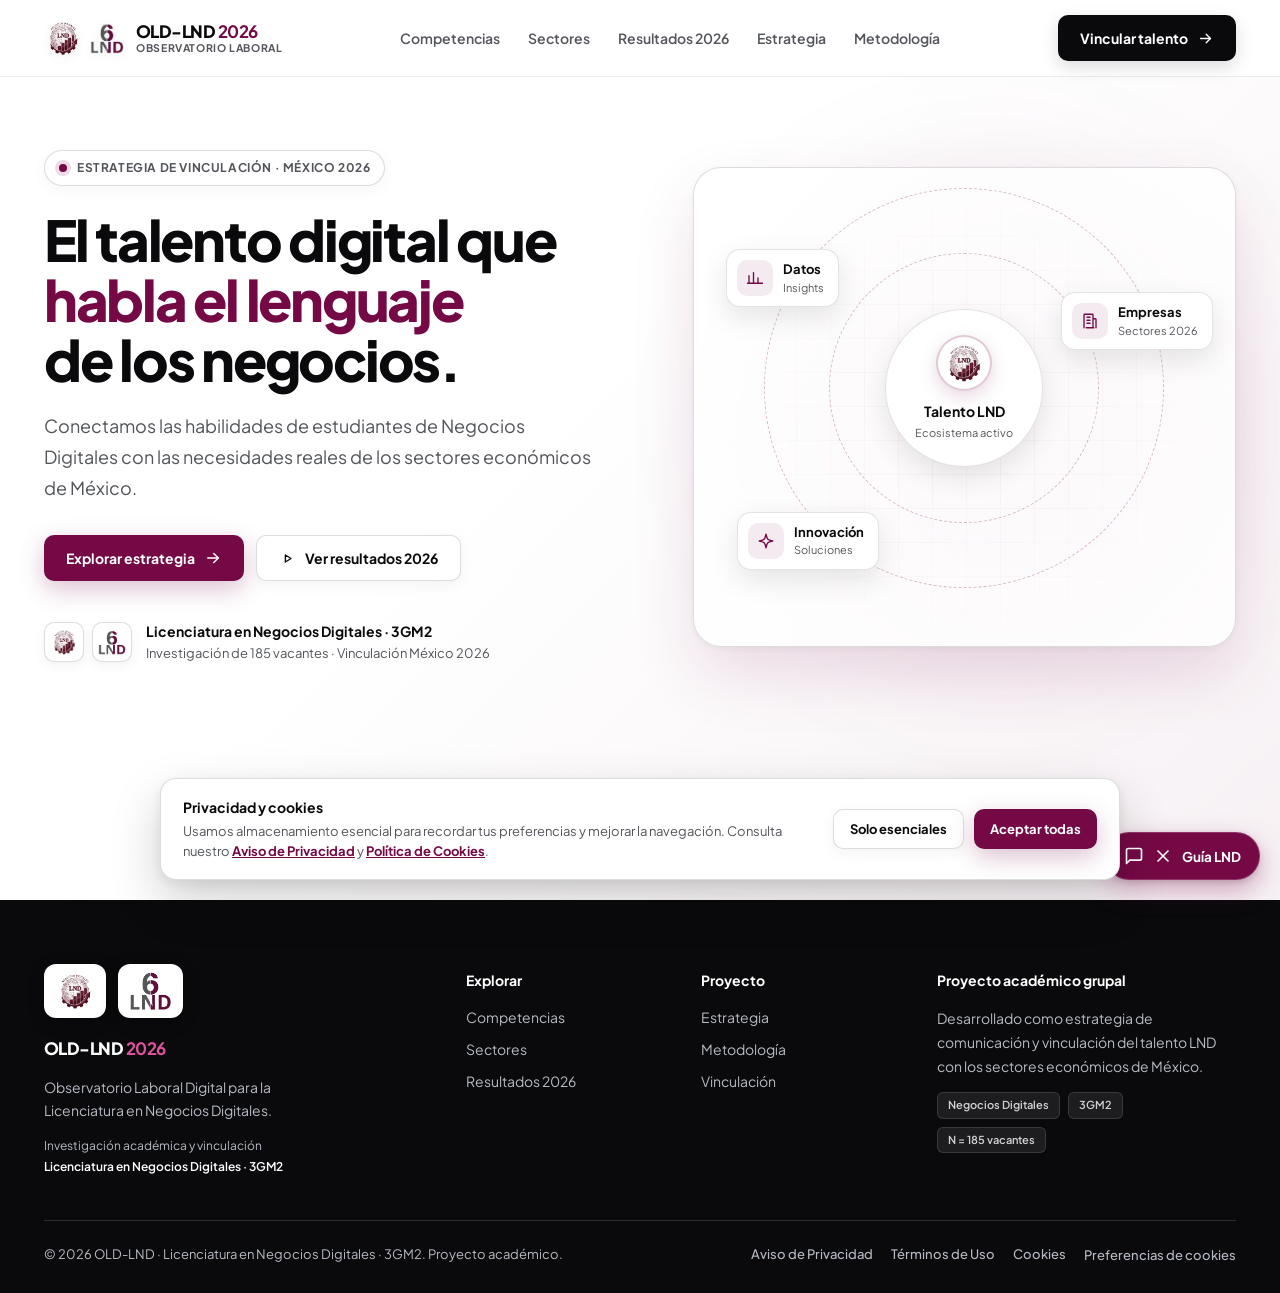
==== commit 60326933: "refactor: actualizar todas las referencias de Equipo 6 a 3GM2" ====
--- a/index.html
+++ b/index.html
@@ -13,9 +13,9 @@
     content="Conectamos las habilidades de estudiantes de Negocios Digitales con la evidencia real de 185 vacantes en México." />
   <meta property="og:type" content="website" />
   <meta property="og:locale" content="es_MX" />
-  <link rel="icon" type="image/webp" href="./img/LogoActualWebp.webp" />
-  <link rel="apple-touch-icon" href="./img/LogoActualWebp.webp" />
-  <link rel="icon" type="image/svg+xml" href="./favicon.svg" />
+  <link rel="icon" type="image/webp" href="./img/LogoActualWebp.webp?v=2" />
+  <link rel="shortcut icon" type="image/webp" href="./img/LogoActualWebp.webp?v=2" />
+  <link rel="apple-touch-icon" href="./img/LogoActualWebp.webp?v=2" />
   <link rel="preconnect" href="https://fonts.googleapis.com" />
   <link rel="preconnect" href="https://fonts.gstatic.com" crossorigin />
   <link href="https://fonts.googleapis.com/css2?family=Plus+Jakarta+Sans:wght@400;500;600;700;800&display=swap"
@@ -67,12 +67,12 @@
                 <div class="proof-logo-chip" title="Licenciatura en Negocios Digitales">
                   <img src="./img/LogoActualWebp.webp" alt="" width="30" height="30" />
                 </div>
-                <div class="proof-logo-chip" title="Equipo 6 LND">
+                <div class="proof-logo-chip" title="3GM2 LND">
                   <img src="./img/LND6Webp.webp" alt="" width="28" height="26" />
                 </div>
               </div>
               <div>
-                <strong>Licenciatura en Negocios Digitales · Equipo 6</strong>
+                <strong>Licenciatura en Negocios Digitales · 3GM2</strong>
                 <small>Investigación de 185 vacantes · Vinculación México 2026</small>
               </div>
             </div>
--- a/styles.css
+++ b/styles.css
@@ -64,6 +64,7 @@
 
 .dashboard-wrap :focus-visible,
 .talent-panel :focus-visible,
+.rubric-score-card :focus-visible,
 .site-footer :focus-visible {
   outline-color: var(--brand-light);
 }
@@ -1456,7 +1457,8 @@
 }
 
 .talent-panel input,
-.talent-panel select {
+.talent-panel select,
+.talent-panel textarea {
   width: 100%;
   height: 44px;
   border-radius: 10px;
@@ -1465,7 +1467,59 @@
   color: var(--white);
   background: rgba(255, 255, 255, 0.06);
   font-size: 14px;
+  font-family: inherit;
   transition: border-color 0.2s var(--ease-out);
+}
+
+.talent-panel textarea {
+  height: auto;
+  min-height: 74px;
+  padding: 10px 14px;
+  resize: vertical;
+  line-height: 1.5;
+}
+
+.talent-panel textarea::placeholder {
+  color: #9ba0aa;
+}
+
+.talent-panel textarea:focus {
+  border-color: var(--brand-light);
+}
+
+.talent-direct-mail {
+  margin-top: 22px;
+  padding-top: 18px;
+  border-top: 1px solid rgba(255, 255, 255, 0.12);
+  display: flex;
+  flex-wrap: wrap;
+  align-items: center;
+  gap: 8px;
+  font-size: 13.5px;
+  color: var(--muted-on-dark);
+}
+
+.talent-direct-mail a {
+  color: var(--brand-light);
+  font-weight: 700;
+  text-decoration: none;
+}
+
+.talent-direct-mail a:hover {
+  color: var(--white);
+  text-decoration: underline;
+}
+
+.error-mailto-link {
+  color: var(--white);
+  font-weight: 700;
+  text-decoration: underline;
+}
+
+.submit-button:disabled {
+  opacity: 0.7;
+  cursor: not-allowed;
+  transform: none;
 }
 
 .talent-panel select option {
@@ -2773,3 +2827,1935 @@
     grid-template-columns: 1fr 1fr;
   }
 }
+
+/* =========================================================
+   KIT DE COMUNICACIÓN LND — LABORATORIO INTERACTIVO (FASE 4)
+   ========================================================= */
+.kit-lab {
+  margin-top: 44px;
+  display: flex;
+  flex-direction: column;
+  gap: 24px;
+}
+
+.kit-sector-bar {
+  background: var(--white);
+  border: 1px solid var(--line);
+  border-radius: 20px;
+  padding: 28px;
+  box-shadow: 0 2px 6px rgba(0, 0, 0, 0.03), 0 12px 28px -8px rgba(10, 10, 12, 0.06);
+}
+
+.kit-sector-header {
+  display: flex;
+  align-items: flex-start;
+  justify-content: space-between;
+  gap: 20px;
+  margin-bottom: 18px;
+}
+
+.kit-sector-sub {
+  margin: 8px 0 0;
+  color: var(--muted);
+  font-size: 14px;
+  line-height: 1.55;
+  max-width: 620px;
+}
+
+.kit-download-all {
+  flex-shrink: 0;
+}
+
+.sector-chip-group {
+  display: flex;
+  flex-wrap: wrap;
+  gap: 10px;
+}
+
+.sector-chip {
+  appearance: none;
+  border: 1px solid var(--line);
+  background: var(--surface);
+  color: var(--ink);
+  border-radius: 12px;
+  padding: 10px 16px;
+  display: inline-flex;
+  align-items: center;
+  gap: 10px;
+  font-family: inherit;
+  font-size: 13.5px;
+  font-weight: 700;
+  cursor: pointer;
+  transition:
+    background-color 0.18s var(--ease-out),
+    border-color 0.18s var(--ease-out),
+    color 0.18s var(--ease-out),
+    transform 0.16s var(--ease-out),
+    box-shadow 0.2s var(--ease-out);
+}
+
+.sector-chip small {
+  font-size: 11px;
+  font-weight: 700;
+  padding: 2px 7px;
+  border-radius: 999px;
+  background: rgba(10, 10, 12, 0.07);
+  color: var(--muted);
+}
+
+.sector-chip:hover {
+  border-color: rgba(117, 9, 70, 0.45);
+  background: #ffffff;
+  transform: translateY(-1px);
+}
+
+.sector-chip:active {
+  transform: scale(0.98);
+}
+
+.sector-chip.active {
+  background: var(--brand);
+  border-color: var(--brand);
+  color: var(--white);
+  box-shadow: 0 6px 18px rgba(117, 9, 70, 0.24);
+}
+
+.sector-chip.active small {
+  background: rgba(255, 255, 255, 0.2);
+  color: var(--white);
+}
+
+.kit-sector-context {
+  margin-top: 20px;
+  padding-top: 20px;
+  border-top: 1px solid var(--line);
+  display: flex;
+  align-items: center;
+  justify-content: space-between;
+  gap: 24px;
+}
+
+.kit-context-label {
+  display: inline-block;
+  font-size: 11px;
+  font-weight: 800;
+  text-transform: uppercase;
+  letter-spacing: 0.08em;
+  color: var(--brand);
+  margin-bottom: 4px;
+}
+
+.kit-context-main strong {
+  display: block;
+  font-size: 16px;
+  color: var(--ink);
+  letter-spacing: -0.015em;
+}
+
+.kit-context-main p {
+  margin: 4px 0 0;
+  font-size: 13.5px;
+  color: var(--muted);
+  line-height: 1.55;
+}
+
+.kit-context-stats {
+  display: flex;
+  gap: 20px;
+  flex-shrink: 0;
+}
+
+.kit-context-stats > div {
+  background: var(--surface);
+  border: 1px solid var(--line);
+  border-radius: 12px;
+  padding: 10px 14px;
+  min-width: 118px;
+}
+
+.kit-context-stats small {
+  display: block;
+  font-size: 11px;
+  font-weight: 600;
+  color: var(--muted);
+}
+
+.kit-context-stats b {
+  display: block;
+  margin-top: 2px;
+  font-size: 14px;
+  font-weight: 800;
+  color: var(--ink);
+}
+
+/* Navegación por 3 Dimensiones */
+.kit-dim-nav {
+  display: grid;
+  grid-template-columns: repeat(3, 1fr);
+  gap: 12px;
+}
+
+.kit-dim-tab {
+  appearance: none;
+  text-align: left;
+  background: var(--white);
+  border: 1px solid var(--line);
+  border-radius: 16px;
+  padding: 18px 20px;
+  cursor: pointer;
+  font-family: inherit;
+  transition:
+    border-color 0.2s var(--ease-out),
+    background-color 0.2s var(--ease-out),
+    transform 0.18s var(--ease-out),
+    box-shadow 0.2s var(--ease-out);
+}
+
+.kit-dim-tab:hover {
+  border-color: rgba(117, 9, 70, 0.42);
+  transform: translateY(-2px);
+  box-shadow: 0 8px 22px rgba(10, 10, 12, 0.06);
+}
+
+.kit-dim-tab.active {
+  background: var(--ink);
+  border-color: var(--ink);
+  color: var(--white);
+  box-shadow: 0 12px 28px rgba(10, 10, 12, 0.18);
+}
+
+.dim-step {
+  display: inline-block;
+  font-size: 11px;
+  font-weight: 800;
+  text-transform: uppercase;
+  letter-spacing: 0.08em;
+  color: var(--brand);
+  margin-bottom: 4px;
+}
+
+.kit-dim-tab.active .dim-step {
+  color: var(--brand-light);
+}
+
+.kit-dim-tab strong {
+  display: block;
+  font-size: 18px;
+  letter-spacing: -0.02em;
+  color: var(--ink);
+}
+
+.kit-dim-tab.active strong {
+  color: var(--white);
+}
+
+.kit-dim-tab small {
+  display: block;
+  margin-top: 4px;
+  font-size: 12.5px;
+  color: var(--muted);
+}
+
+.kit-dim-tab.active small {
+  color: var(--muted-on-dark);
+}
+
+.kit-dim-panel {
+  display: flex;
+  flex-direction: column;
+  gap: 20px;
+}
+
+.kit-dim-panel[hidden] {
+  display: none;
+}
+
+.kit-module-card {
+  background: var(--white);
+  border: 1px solid var(--line);
+  border-radius: 20px;
+  padding: 32px;
+  box-shadow: 0 2px 6px rgba(0, 0, 0, 0.03), 0 12px 28px -10px rgba(10, 10, 12, 0.06);
+}
+
+.kit-module-head {
+  display: flex;
+  align-items: flex-start;
+  justify-content: space-between;
+  gap: 24px;
+  margin-bottom: 26px;
+}
+
+.module-pill {
+  display: inline-flex;
+  align-items: center;
+  padding: 4px 10px;
+  border-radius: 999px;
+  background: rgba(117, 9, 70, 0.09);
+  color: var(--brand);
+  font-size: 11px;
+  font-weight: 800;
+  text-transform: uppercase;
+  letter-spacing: 0.07em;
+}
+
+.kit-module-head h2 {
+  margin: 10px 0 6px;
+  font-size: clamp(20px, 2.2vw, 26px);
+  letter-spacing: -0.025em;
+  text-wrap: balance;
+}
+
+.kit-module-head > div > p {
+  margin: 0;
+  color: var(--muted);
+  font-size: 14.5px;
+  line-height: 1.6;
+  max-width: 640px;
+}
+
+/* Módulo 1: Switch Estudiante vs. Empresa y Tarjetas */
+.mode-switch {
+  display: inline-flex;
+  padding: 4px;
+  background: var(--surface);
+  border: 1px solid var(--line);
+  border-radius: 12px;
+  flex-shrink: 0;
+}
+
+.mode-switch-btn {
+  appearance: none;
+  border: 0;
+  background: transparent;
+  color: var(--muted);
+  font-family: inherit;
+  font-size: 13px;
+  font-weight: 700;
+  padding: 9px 14px;
+  border-radius: 9px;
+  cursor: pointer;
+  transition: background-color 0.18s var(--ease-out), color 0.18s var(--ease-out), box-shadow 0.18s var(--ease-out);
+}
+
+.mode-switch-btn.active {
+  background: var(--white);
+  color: var(--ink);
+  box-shadow: 0 2px 8px rgba(0, 0, 0, 0.08);
+}
+
+.mode-switch-btn[data-translator-mode="empresa"].active {
+  background: var(--brand);
+  color: var(--white);
+}
+
+.translator-grid {
+  display: grid;
+  grid-template-columns: repeat(2, 1fr);
+  gap: 16px;
+}
+
+.translator-card {
+  border-radius: 16px;
+  padding: 22px;
+  border: 1px solid var(--line);
+  display: flex;
+  flex-direction: column;
+  gap: 14px;
+  transition:
+    background-color 0.22s var(--ease-out),
+    border-color 0.22s var(--ease-out),
+    transform 0.18s var(--ease-out),
+    box-shadow 0.22s var(--ease-out);
+}
+
+.translator-card.mode-student {
+  background: #faf7f8;
+  border-color: rgba(138, 31, 61, 0.22);
+}
+
+.translator-card.mode-company {
+  background: #ffffff;
+  border-color: rgba(117, 9, 70, 0.34);
+  box-shadow: 0 8px 24px -8px rgba(117, 9, 70, 0.12);
+}
+
+.translator-card-head {
+  display: flex;
+  align-items: center;
+  justify-content: space-between;
+  gap: 10px;
+  flex-wrap: wrap;
+}
+
+.translator-cat {
+  font-size: 12px;
+  font-weight: 800;
+  text-transform: uppercase;
+  letter-spacing: 0.06em;
+  color: var(--muted);
+}
+
+.card-flip-btn {
+  appearance: none;
+  border: 1px solid transparent;
+  border-radius: 999px;
+  padding: 5px 11px;
+  font-family: inherit;
+  font-size: 11.5px;
+  font-weight: 700;
+  display: inline-flex;
+  align-items: center;
+  gap: 6px;
+  cursor: pointer;
+  transition: transform 0.15s var(--ease-out), opacity 0.15s var(--ease-out);
+}
+
+.card-flip-btn:active {
+  transform: scale(0.97);
+}
+
+.mode-student .card-flip-btn {
+  background: rgba(153, 27, 63, 0.1);
+  color: #8a1939;
+}
+
+.mode-company .card-flip-btn {
+  background: rgba(13, 110, 74, 0.11);
+  color: #0b5d3f;
+}
+
+.mode-dot {
+  width: 7px;
+  height: 7px;
+  border-radius: 50%;
+  background: currentColor;
+}
+
+.translator-quote {
+  margin: 0;
+  font-size: 15.5px;
+  line-height: 1.6;
+  font-weight: 600;
+  color: var(--ink);
+}
+
+.mode-student .translator-quote {
+  color: #4b4e54;
+  font-weight: 500;
+}
+
+.translator-why {
+  margin: 0;
+  font-size: 13px;
+  line-height: 1.55;
+  color: var(--muted);
+  padding: 10px 12px;
+  background: var(--surface);
+  border-radius: 10px;
+}
+
+.translator-why strong {
+  color: var(--ink);
+}
+
+.translator-card-actions {
+  margin-top: auto;
+  padding-top: 6px;
+  display: flex;
+  align-items: center;
+  justify-content: space-between;
+  gap: 10px;
+  flex-wrap: wrap;
+}
+
+.mini-action-btn,
+.mini-copy-btn {
+  appearance: none;
+  border-radius: 9px;
+  padding: 8px 12px;
+  font-family: inherit;
+  font-size: 12.5px;
+  font-weight: 700;
+  display: inline-flex;
+  align-items: center;
+  gap: 6px;
+  cursor: pointer;
+  transition:
+    background-color 0.18s var(--ease-out),
+    border-color 0.18s var(--ease-out),
+    color 0.18s var(--ease-out),
+    transform 0.15s var(--ease-out);
+}
+
+.mini-action-btn {
+  border: 1px solid var(--line);
+  background: var(--white);
+  color: var(--ink);
+}
+
+.mini-action-btn:hover {
+  border-color: var(--ink);
+}
+
+.mini-copy-btn {
+  border: 1px solid rgba(117, 9, 70, 0.25);
+  background: rgba(117, 9, 70, 0.06);
+  color: var(--brand);
+}
+
+.mini-copy-btn:hover {
+  background: var(--brand);
+  border-color: var(--brand);
+  color: var(--white);
+}
+
+.mini-copy-btn.copied {
+  background: #0d6e4a;
+  border-color: #0d6e4a;
+  color: var(--white);
+}
+
+/* Módulo 2: CV y Portafolio */
+.module-download-actions {
+  display: flex;
+  flex-wrap: wrap;
+  gap: 10px;
+  flex-shrink: 0;
+}
+
+.cv-preview-grid {
+  display: grid;
+  grid-template-columns: 1.05fr 0.95fr;
+  gap: 20px;
+}
+
+.cv-preview-block {
+  background: var(--surface);
+  border: 1px solid var(--line);
+  border-radius: 16px;
+  padding: 20px 22px;
+}
+
+.sub-eyebrow {
+  display: block;
+  font-size: 11px;
+  font-weight: 800;
+  text-transform: uppercase;
+  letter-spacing: 0.07em;
+  color: var(--brand);
+  margin-bottom: 8px;
+}
+
+.cv-roles-text {
+  margin: 0 0 10px;
+  font-size: 15px;
+  font-weight: 700;
+  color: var(--ink);
+  line-height: 1.5;
+}
+
+.cv-hint {
+  margin: 0 0 14px;
+  font-size: 13.5px;
+  color: var(--muted);
+  line-height: 1.6;
+}
+
+.cv-project-box {
+  background: var(--white);
+  border: 1px solid rgba(117, 9, 70, 0.2);
+  border-left: 3px solid var(--brand);
+  border-radius: 10px;
+  padding: 12px 14px;
+}
+
+.cv-project-box strong {
+  display: block;
+  font-size: 13px;
+  color: var(--ink);
+  margin-bottom: 4px;
+}
+
+.cv-project-box p {
+  margin: 0;
+  font-size: 13px;
+  color: var(--muted);
+  line-height: 1.55;
+}
+
+.kit-bullet-list {
+  margin: 0;
+  padding-left: 18px;
+  display: grid;
+  gap: 8px;
+  font-size: 13.5px;
+  color: var(--ink);
+  line-height: 1.5;
+}
+
+/* Módulo 3: Guiones de Pitch y STAR */
+.pitch-tabs {
+  display: flex;
+  flex-wrap: wrap;
+  gap: 8px;
+  margin-bottom: 18px;
+}
+
+.pitch-tab {
+  appearance: none;
+  border: 1px solid var(--line);
+  background: var(--surface);
+  color: var(--ink);
+  font-family: inherit;
+  font-size: 13px;
+  font-weight: 700;
+  padding: 10px 15px;
+  border-radius: 10px;
+  cursor: pointer;
+  transition: background-color 0.18s var(--ease-out), border-color 0.18s var(--ease-out), color 0.18s var(--ease-out);
+}
+
+.pitch-tab:hover {
+  border-color: rgba(117, 9, 70, 0.45);
+}
+
+.pitch-tab.active {
+  background: var(--ink);
+  border-color: var(--ink);
+  color: var(--white);
+}
+
+.pitch-tab.english-tab.active {
+  background: var(--brand);
+  border-color: var(--brand);
+}
+
+.pitch-stage {
+  background: var(--surface);
+  border: 1px solid var(--line);
+  border-radius: 16px;
+  padding: 22px 24px;
+}
+
+.pitch-meta-badge {
+  display: inline-block;
+  font-size: 12px;
+  font-weight: 700;
+  color: var(--muted);
+  background: var(--white);
+  border: 1px solid var(--line);
+  padding: 5px 11px;
+  border-radius: 999px;
+  margin-bottom: 14px;
+}
+
+.pitch-meta-badge.highlight {
+  background: rgba(117, 9, 70, 0.09);
+  border-color: rgba(117, 9, 70, 0.25);
+  color: var(--brand);
+}
+
+.pitch-script-text {
+  margin: 0;
+  font-size: 15.5px;
+  line-height: 1.72;
+  color: var(--ink);
+  background: var(--white);
+  padding: 18px 20px;
+  border-radius: 12px;
+  border: 1px solid var(--line);
+}
+
+.pitch-footer {
+  margin-top: 16px;
+  display: flex;
+  align-items: center;
+  justify-content: space-between;
+  gap: 16px;
+  flex-wrap: wrap;
+}
+
+.pitch-footer small {
+  color: var(--muted);
+  font-size: 12.5px;
+  line-height: 1.5;
+  max-width: 620px;
+}
+
+.star-grid {
+  display: grid;
+  grid-template-columns: repeat(2, 1fr);
+  gap: 12px;
+}
+
+.star-item {
+  background: var(--white);
+  border: 1px solid var(--line);
+  border-radius: 12px;
+  padding: 16px;
+  display: flex;
+  gap: 14px;
+  align-items: flex-start;
+}
+
+.star-item > span {
+  width: 34px;
+  height: 34px;
+  border-radius: 10px;
+  background: var(--brand);
+  color: var(--white);
+  font-size: 15px;
+  font-weight: 800;
+  display: grid;
+  place-items: center;
+  flex-shrink: 0;
+}
+
+.star-item strong {
+  display: block;
+  font-size: 14px;
+  color: var(--ink);
+  margin-bottom: 4px;
+}
+
+.star-item p {
+  margin: 0;
+  font-size: 13.5px;
+  color: var(--muted);
+  line-height: 1.55;
+}
+
+/* Módulo 4: LinkedIn y Keywords Tripartitas */
+.linkedin-layout {
+  display: grid;
+  grid-template-columns: 1.2fr 0.8fr;
+  gap: 20px;
+  align-items: start;
+}
+
+.linkedin-copy-blocks {
+  display: flex;
+  flex-direction: column;
+  gap: 14px;
+}
+
+.copy-box {
+  background: var(--surface);
+  border: 1px solid var(--line);
+  border-radius: 14px;
+  padding: 16px 18px;
+}
+
+.copy-box-head {
+  display: flex;
+  align-items: center;
+  justify-content: space-between;
+  gap: 12px;
+  margin-bottom: 10px;
+}
+
+.copy-box-head > span {
+  font-size: 12px;
+  font-weight: 800;
+  text-transform: uppercase;
+  letter-spacing: 0.06em;
+  color: var(--muted);
+}
+
+.linkedin-headline-preview {
+  margin: 0;
+  font-size: 14.5px;
+  font-weight: 700;
+  color: var(--ink);
+  background: var(--white);
+  padding: 12px 14px;
+  border-radius: 10px;
+  border: 1px solid var(--line);
+  line-height: 1.5;
+}
+
+.linkedin-about-preview {
+  margin: 0;
+  white-space: pre-wrap;
+  font-family: inherit;
+  font-size: 13.5px;
+  line-height: 1.6;
+  color: var(--ink);
+  background: var(--white);
+  padding: 14px 16px;
+  border-radius: 10px;
+  border: 1px solid var(--line);
+}
+
+.linkedin-keywords-box {
+  display: flex;
+  flex-direction: column;
+  gap: 12px;
+}
+
+.kw-tier-label {
+  display: inline-block;
+  font-size: 11px;
+  font-weight: 800;
+  text-transform: uppercase;
+  letter-spacing: 0.06em;
+  margin-bottom: 6px;
+}
+
+.kw-tier-label.basal {
+  color: var(--ink);
+}
+
+.kw-tier-label.diff {
+  color: var(--brand);
+}
+
+.kw-tier-label.frontier {
+  color: #0b5d3f;
+}
+
+.frontier-pill {
+  background: rgba(13, 110, 74, 0.1) !important;
+  color: #0b5d3f !important;
+  border-color: rgba(13, 110, 74, 0.25) !important;
+}
+
+.linkedin-checklist-panel {
+  background: var(--surface);
+  border: 1px solid var(--line);
+  border-radius: 16px;
+  padding: 20px;
+}
+
+.linkedin-checklist-panel h3 {
+  margin: 0 0 6px;
+  font-size: 16px;
+}
+
+.linkedin-checklist-panel > p {
+  margin: 0 0 14px;
+  font-size: 13px;
+  color: var(--muted);
+}
+
+.kit-check-list {
+  display: flex;
+  flex-direction: column;
+  gap: 10px;
+}
+
+.kit-check-item {
+  display: flex;
+  align-items: flex-start;
+  gap: 10px;
+  padding: 12px;
+  background: var(--white);
+  border: 1px solid var(--line);
+  border-radius: 10px;
+  font-size: 13px;
+  line-height: 1.5;
+  color: var(--ink);
+  cursor: pointer;
+  transition: border-color 0.18s var(--ease-out), background-color 0.18s var(--ease-out);
+}
+
+.kit-check-item:hover {
+  border-color: rgba(117, 9, 70, 0.4);
+}
+
+.kit-check-item.done {
+  background: rgba(13, 110, 74, 0.06);
+  border-color: rgba(13, 110, 74, 0.3);
+}
+
+.kit-check-item.done span {
+  text-decoration: line-through;
+  color: var(--muted);
+}
+
+.kit-check-item input {
+  margin-top: 2px;
+  accent-color: var(--brand);
+  width: 16px;
+  height: 16px;
+  flex-shrink: 0;
+}
+
+/* Módulo 5: Rúbrica Interactiva de Autodiagnóstico */
+.rubric-layout {
+  display: grid;
+  grid-template-columns: 1.2fr 0.8fr;
+  gap: 24px;
+  align-items: start;
+}
+
+.rubric-list {
+  display: flex;
+  flex-direction: column;
+  gap: 12px;
+}
+
+.rubric-item {
+  display: flex;
+  align-items: flex-start;
+  gap: 14px;
+  padding: 16px 18px;
+  background: var(--surface);
+  border: 1px solid var(--line);
+  border-radius: 14px;
+  cursor: pointer;
+  transition:
+    border-color 0.18s var(--ease-out),
+    background-color 0.18s var(--ease-out),
+    transform 0.16s var(--ease-out);
+}
+
+.rubric-item:hover {
+  border-color: rgba(117, 9, 70, 0.4);
+  background: var(--white);
+}
+
+.rubric-item.checked {
+  background: #ffffff;
+  border-color: var(--brand);
+  box-shadow: 0 6px 18px -6px rgba(117, 9, 70, 0.16);
+}
+
+.rubric-item input {
+  width: 18px;
+  height: 18px;
+  margin-top: 2px;
+  accent-color: var(--brand);
+  flex-shrink: 0;
+}
+
+.rubric-item-body {
+  flex: 1;
+}
+
+.rubric-item-top {
+  display: flex;
+  align-items: center;
+  justify-content: space-between;
+  gap: 10px;
+}
+
+.rubric-item-top strong {
+  font-size: 14.5px;
+  color: var(--ink);
+}
+
+.rubric-weight {
+  font-size: 12px;
+  font-weight: 800;
+  color: var(--brand);
+  background: rgba(117, 9, 70, 0.09);
+  padding: 2px 8px;
+  border-radius: 999px;
+  flex-shrink: 0;
+}
+
+.rubric-item-body p {
+  margin: 6px 0 0;
+  font-size: 13px;
+  line-height: 1.55;
+  color: var(--muted);
+}
+
+.rubric-score-card {
+  position: sticky;
+  top: 96px;
+  background: var(--ink);
+  color: var(--white);
+  border-radius: 18px;
+  padding: 24px;
+}
+
+.rubric-score-top {
+  display: flex;
+  align-items: center;
+  justify-content: space-between;
+  gap: 12px;
+}
+
+.rubric-badge {
+  display: inline-block;
+  padding: 5px 11px;
+  border-radius: 999px;
+  font-size: 11.5px;
+  font-weight: 800;
+  text-transform: uppercase;
+  letter-spacing: 0.06em;
+}
+
+.rubric-badge.status-low {
+  background: rgba(224, 82, 157, 0.2);
+  color: #ffc2e2;
+}
+
+.rubric-badge.status-mid {
+  background: rgba(245, 158, 11, 0.22);
+  color: #fde68a;
+}
+
+.rubric-badge.status-high {
+  background: rgba(16, 185, 129, 0.22);
+  color: #a7f3d0;
+}
+
+.rubric-score-num {
+  font-size: 32px;
+  font-weight: 800;
+  letter-spacing: -0.04em;
+}
+
+.rubric-progress-track {
+  height: 10px;
+  border-radius: 999px;
+  background: rgba(255, 255, 255, 0.12);
+  overflow: hidden;
+  margin: 14px 0 18px;
+}
+
+.rubric-progress-fill {
+  height: 100%;
+  border-radius: 999px;
+  transition: width 0.35s var(--ease-out), background-color 0.25s var(--ease-out);
+}
+
+.rubric-progress-fill.status-low {
+  background: var(--brand-light);
+}
+
+.rubric-progress-fill.status-mid {
+  background: #f59e0b;
+}
+
+.rubric-progress-fill.status-high {
+  background: #10b981;
+}
+
+.rubric-score-card h3 {
+  margin: 0 0 8px;
+  font-size: 18px;
+}
+
+.rubric-score-card > p {
+  margin: 0;
+  font-size: 13.5px;
+  line-height: 1.6;
+  color: var(--muted-on-dark);
+}
+
+.rubric-tips-box {
+  margin-top: 18px;
+  padding-top: 16px;
+  border-top: 1px solid var(--line-dark);
+}
+
+.rubric-tips-box h4 {
+  margin: 0 0 10px;
+  font-size: 12px;
+  text-transform: uppercase;
+  letter-spacing: 0.07em;
+  color: var(--brand-light);
+}
+
+.rubric-tips-box ul {
+  margin: 0;
+  padding-left: 18px;
+  display: grid;
+  gap: 8px;
+  font-size: 13px;
+  line-height: 1.5;
+  color: #e4e6ec;
+}
+
+.rubric-tips-box .tip-success {
+  color: #a7f3d0;
+  font-weight: 600;
+}
+
+.rubric-actions {
+  margin-top: 20px;
+  display: flex;
+  gap: 10px;
+}
+
+.rubric-actions .button-primary {
+  flex: 1;
+}
+
+.rubric-actions .button-secondary {
+  background: rgba(255, 255, 255, 0.08);
+  border-color: rgba(255, 255, 255, 0.2);
+  color: var(--white);
+}
+
+.rubric-actions .button-secondary:hover {
+  background: rgba(255, 255, 255, 0.14);
+}
+
+/* Cierre Escaparate de Talento (Ancho completo debajo del Kit) */
+.talent-banner {
+  margin-top: 36px;
+  padding: 40px;
+}
+
+.talent-banner-grid {
+  display: grid;
+  grid-template-columns: 0.95fr 1.05fr;
+  gap: 40px;
+  align-items: start;
+}
+
+.talent-banner-copy h2 {
+  margin: 16px 0 12px;
+  font-size: clamp(24px, 2.8vw, 32px);
+  letter-spacing: -0.03em;
+}
+
+.talent-banner-copy > p {
+  margin: 0;
+  color: var(--muted-on-dark);
+  font-size: 15px;
+  line-height: 1.7;
+}
+
+.talent-highlights {
+  margin-top: 28px;
+  display: grid;
+  grid-template-columns: repeat(3, 1fr);
+  gap: 12px;
+}
+
+.talent-highlights > div {
+  background: rgba(255, 255, 255, 0.05);
+  border: 1px solid rgba(255, 255, 255, 0.12);
+  border-radius: 12px;
+  padding: 14px;
+}
+
+.talent-highlights strong {
+  display: block;
+  font-size: 20px;
+  color: var(--brand-light);
+}
+
+.talent-highlights span {
+  display: block;
+  margin-top: 2px;
+  font-size: 12px;
+  color: var(--muted-on-dark);
+}
+
+.talent-banner-form form {
+  margin-top: 0;
+}
+
+/* Toast flotante accesible */
+.kit-live-toast {
+  position: fixed;
+  right: 24px;
+  bottom: 24px;
+  z-index: 120;
+  background: var(--ink);
+  color: var(--white);
+  border: 1px solid rgba(224, 82, 157, 0.45);
+  border-radius: 12px;
+  padding: 12px 18px;
+  font-size: 13.5px;
+  font-weight: 600;
+  box-shadow: 0 14px 32px rgba(0, 0, 0, 0.25);
+  opacity: 0;
+  transform: translateY(12px) scale(0.97);
+  pointer-events: none;
+  transition: opacity 0.22s var(--ease-out), transform 0.22s var(--ease-out);
+}
+
+.kit-live-toast.visible {
+  opacity: 1;
+  transform: translateY(0) scale(1);
+}
+
+@media (max-width: 960px) {
+  .kit-sector-header,
+  .kit-sector-context,
+  .kit-module-head {
+    flex-direction: column;
+  }
+
+  .kit-context-stats {
+    width: 100%;
+    flex-wrap: wrap;
+  }
+
+  .kit-dim-nav,
+  .translator-grid,
+  .cv-preview-grid,
+  .star-grid,
+  .linkedin-layout,
+  .rubric-layout,
+  .talent-banner-grid {
+    grid-template-columns: 1fr;
+  }
+
+  .rubric-score-card {
+    position: static;
+  }
+}
+
+@media (max-width: 640px) {
+  .kit-sector-bar,
+  .kit-module-card,
+  .talent-banner {
+    padding: 22px 18px;
+  }
+
+  .mode-switch {
+    width: 100%;
+    display: grid;
+    grid-template-columns: 1fr 1fr;
+  }
+
+  .talent-highlights {
+    grid-template-columns: 1fr;
+  }
+
+  .rubric-actions {
+    flex-direction: column;
+  }
+}
+
+/* =========================================================
+   SIMULADOR DE ENTREVISTA LND (estrategia.html)
+   ========================================================= */
+.sim-section {
+  margin-top: 32px;
+  background: var(--white);
+  border: 1px solid var(--line);
+  border-radius: 20px;
+  padding: 32px;
+  box-shadow: 0 2px 6px rgba(0, 0, 0, 0.03), 0 12px 28px -10px rgba(10, 10, 12, 0.06);
+}
+
+.sim-header {
+  display: flex;
+  align-items: flex-start;
+  justify-content: space-between;
+  gap: 20px;
+  margin-bottom: 24px;
+}
+
+.sim-header h2 {
+  margin: 10px 0 6px;
+  font-size: clamp(20px, 2.3vw, 26px);
+  letter-spacing: -0.025em;
+}
+
+.sim-header > div > p {
+  margin: 0;
+  color: var(--muted);
+  font-size: 14.5px;
+  line-height: 1.6;
+  max-width: 650px;
+}
+
+.sim-meta-actions {
+  display: flex;
+  align-items: center;
+  gap: 10px;
+  flex-wrap: wrap;
+  flex-shrink: 0;
+}
+
+.sim-sector-pill {
+  padding: 8px 14px;
+  border-radius: 999px;
+  background: rgba(117, 9, 70, 0.08);
+  border: 1px solid rgba(117, 9, 70, 0.2);
+  color: var(--brand);
+  font-size: 12.5px;
+  font-weight: 700;
+}
+
+.sim-shell {
+  display: grid;
+  grid-template-columns: 1.35fr 0.65fr;
+  gap: 20px;
+  align-items: start;
+}
+
+.sim-chat-window {
+  border: 1px solid var(--line);
+  border-radius: 16px;
+  background: var(--surface);
+  overflow: hidden;
+  display: flex;
+  flex-direction: column;
+}
+
+.sim-chat-topbar {
+  background: var(--ink);
+  color: var(--white);
+  padding: 14px 18px;
+  display: flex;
+  align-items: center;
+  justify-content: space-between;
+  gap: 12px;
+}
+
+.sim-recruiter-id {
+  display: flex;
+  align-items: center;
+  gap: 12px;
+}
+
+.sim-avatar {
+  width: 36px;
+  height: 36px;
+  border-radius: 10px;
+  background: var(--brand);
+  color: var(--white);
+  font-size: 12px;
+  font-weight: 800;
+  display: grid;
+  place-items: center;
+  flex-shrink: 0;
+}
+
+.sim-recruiter-id strong {
+  display: block;
+  font-size: 14px;
+}
+
+.sim-recruiter-id small {
+  display: block;
+  font-size: 12px;
+  color: var(--muted-on-dark);
+}
+
+.sim-progress-dots {
+  display: flex;
+  gap: 6px;
+}
+
+.sim-dot {
+  width: 10px;
+  height: 10px;
+  border-radius: 50%;
+  background: rgba(255, 255, 255, 0.22);
+}
+
+.sim-dot.current {
+  background: var(--brand-light);
+  box-shadow: 0 0 0 3px rgba(224, 82, 157, 0.28);
+}
+
+.sim-dot.done {
+  background: #10b981;
+}
+
+.sim-transcript {
+  padding: 18px;
+  max-height: 340px;
+  overflow-y: auto;
+  display: flex;
+  flex-direction: column;
+  gap: 12px;
+}
+
+.sim-msg {
+  max-width: 90%;
+  border-radius: 14px;
+  padding: 12px 15px;
+  font-size: 14px;
+  line-height: 1.55;
+}
+
+.sim-msg p {
+  margin: 0;
+}
+
+.sim-msg-recruiter {
+  align-self: flex-start;
+  background: var(--white);
+  border: 1px solid var(--line);
+  color: var(--ink);
+}
+
+.sim-msg-recruiter small {
+  display: block;
+  font-size: 11px;
+  font-weight: 800;
+  text-transform: uppercase;
+  letter-spacing: 0.06em;
+  color: var(--brand);
+  margin-bottom: 4px;
+}
+
+.sim-msg-user {
+  align-self: flex-end;
+  background: var(--brand);
+  color: var(--white);
+}
+
+.sim-msg-feedback {
+  align-self: flex-start;
+  font-size: 13px;
+  border-left: 3px solid transparent;
+}
+
+.sim-msg-feedback.fb-especialista {
+  background: rgba(13, 110, 74, 0.09);
+  border-left-color: #0d6e4a;
+  color: #0b4f36;
+}
+
+.sim-msg-feedback.fb-intermedio {
+  background: rgba(217, 119, 6, 0.1);
+  border-left-color: #d97706;
+  color: #7c4004;
+}
+
+.sim-msg-feedback.fb-escolar {
+  background: rgba(153, 27, 63, 0.09);
+  border-left-color: #991b3f;
+  color: #7d1532;
+}
+
+.sim-choices {
+  padding: 16px 18px 18px;
+  border-top: 1px solid var(--line);
+  background: var(--white);
+  display: grid;
+  gap: 10px;
+}
+
+.sim-choice-btn {
+  appearance: none;
+  width: 100%;
+  text-align: left;
+  border: 1px solid var(--line);
+  background: var(--surface);
+  color: var(--ink);
+  border-radius: 12px;
+  padding: 12px 14px;
+  display: flex;
+  align-items: flex-start;
+  gap: 12px;
+  font-family: inherit;
+  font-size: 13.5px;
+  line-height: 1.5;
+  cursor: pointer;
+  transition:
+    border-color 0.18s var(--ease-out),
+    background-color 0.18s var(--ease-out),
+    transform 0.15s var(--ease-out);
+}
+
+.sim-choice-btn:hover {
+  border-color: var(--brand);
+  background: var(--white);
+  transform: translateY(-1px);
+}
+
+.sim-choice-btn:active {
+  transform: scale(0.99);
+}
+
+.sim-choice-letter {
+  width: 26px;
+  height: 26px;
+  border-radius: 8px;
+  background: rgba(117, 9, 70, 0.1);
+  color: var(--brand);
+  font-size: 12px;
+  font-weight: 800;
+  display: grid;
+  place-items: center;
+  flex-shrink: 0;
+  margin-top: 1px;
+}
+
+.sim-finish-bar {
+  display: flex;
+  align-items: center;
+  justify-content: space-between;
+  gap: 16px;
+  flex-wrap: wrap;
+}
+
+.sim-finish-bar p {
+  margin: 0;
+  font-size: 13.5px;
+  color: var(--ink);
+  line-height: 1.55;
+  flex: 1;
+}
+
+.sim-summary-panel {
+  background: var(--surface);
+  border: 1px solid var(--line);
+  border-radius: 16px;
+  padding: 20px;
+}
+
+.sim-score-box {
+  display: flex;
+  align-items: center;
+  justify-content: space-between;
+  gap: 10px;
+  margin-bottom: 12px;
+}
+
+.sim-score-box strong {
+  font-size: 28px;
+  font-weight: 800;
+  letter-spacing: -0.03em;
+  color: var(--ink);
+}
+
+.sim-level-tag {
+  padding: 4px 10px;
+  border-radius: 999px;
+  font-size: 11px;
+  font-weight: 800;
+  text-transform: uppercase;
+  letter-spacing: 0.05em;
+  background: rgba(10, 10, 12, 0.08);
+  color: var(--muted);
+}
+
+.sim-level-tag.level-expert {
+  background: rgba(13, 110, 74, 0.12);
+  color: #0b5d3f;
+}
+
+.sim-level-tag.level-mid {
+  background: rgba(217, 119, 6, 0.14);
+  color: #92400e;
+}
+
+.sim-level-tag.level-student {
+  background: rgba(153, 27, 63, 0.12);
+  color: #8a1939;
+}
+
+.sim-summary-panel > p {
+  margin: 0 0 16px;
+  font-size: 13.5px;
+  line-height: 1.6;
+  color: var(--muted);
+}
+
+.sim-legend {
+  list-style: none;
+  margin: 0;
+  padding: 14px 0 0;
+  border-top: 1px solid var(--line);
+  display: grid;
+  gap: 10px;
+  font-size: 12.5px;
+  color: var(--muted);
+  line-height: 1.45;
+}
+
+.sim-legend li {
+  display: flex;
+  align-items: flex-start;
+  gap: 8px;
+}
+
+.sim-legend strong {
+  color: var(--ink);
+}
+
+.dot-expert,
+.dot-mid,
+.dot-student {
+  width: 9px;
+  height: 9px;
+  border-radius: 50%;
+  flex-shrink: 0;
+  margin-top: 5px;
+}
+
+.dot-expert {
+  background: #0d6e4a;
+}
+
+.dot-mid {
+  background: #d97706;
+}
+
+.dot-student {
+  background: #991b3f;
+}
+
+/* =========================================================
+   BOT FLOTANTE DISCRETO GLOBAL (inyectado desde layout.js)
+   ========================================================= */
+.sr-only {
+  position: absolute;
+  width: 1px;
+  height: 1px;
+  padding: 0;
+  margin: -1px;
+  overflow: hidden;
+  clip: rect(0, 0, 0, 0);
+  white-space: nowrap;
+  border: 0;
+}
+
+/* Señuelo invisible para scripts automatizados de spam */
+.bot-decoy {
+  position: absolute !important;
+  left: -9999px !important;
+  top: -9999px !important;
+  opacity: 0 !important;
+  width: 0 !important;
+  height: 0 !important;
+  pointer-events: none !important;
+  visibility: hidden !important;
+}
+
+.lnd-bot-root {
+  position: fixed;
+  right: 20px;
+  bottom: 20px;
+  z-index: 95;
+  display: flex;
+  flex-direction: column;
+  align-items: flex-end;
+  gap: 12px;
+}
+
+.lnd-bot-launcher {
+  appearance: none;
+  border: 1px solid rgba(255, 255, 255, 0.18);
+  background: var(--brand);
+  color: var(--white);
+  height: 48px;
+  padding: 0 18px;
+  border-radius: 999px;
+  display: inline-flex;
+  align-items: center;
+  gap: 9px;
+  font-family: inherit;
+  font-size: 13.5px;
+  font-weight: 700;
+  cursor: pointer;
+  box-shadow: 0 10px 26px rgba(117, 9, 70, 0.34), 0 2px 6px rgba(0, 0, 0, 0.14);
+  transition:
+    transform 0.18s var(--ease-out),
+    background-color 0.18s var(--ease-out),
+    box-shadow 0.2s var(--ease-out);
+}
+
+.lnd-bot-launcher:hover {
+  background: var(--brand-hover);
+  transform: translateY(-2px);
+  box-shadow: 0 14px 30px rgba(117, 9, 70, 0.42);
+}
+
+.lnd-bot-launcher:active {
+  transform: scale(0.97);
+}
+
+.lnd-bot-panel {
+  width: min(370px, calc(100vw - 28px));
+  height: min(520px, calc(100vh - 108px));
+  background: var(--white);
+  border: 1px solid rgba(10, 10, 12, 0.14);
+  border-radius: 18px;
+  box-shadow: 0 20px 50px rgba(10, 10, 12, 0.22);
+  display: flex;
+  flex-direction: column;
+  overflow: hidden;
+  transform-origin: bottom right;
+}
+
+.lnd-bot-panel[hidden] {
+  display: none;
+}
+
+.lnd-bot-header {
+  background: var(--ink);
+  color: var(--white);
+  padding: 13px 14px;
+  display: flex;
+  align-items: center;
+  justify-content: space-between;
+  gap: 10px;
+}
+
+.lnd-bot-identity {
+  display: flex;
+  align-items: center;
+  gap: 10px;
+}
+
+.lnd-bot-avatar {
+  width: 32px;
+  height: 32px;
+  border-radius: 50%;
+  background: var(--white);
+  padding: 2px;
+  object-fit: contain;
+}
+
+.lnd-bot-identity strong {
+  display: block;
+  font-size: 13.5px;
+  line-height: 1.2;
+}
+
+.lnd-bot-identity small {
+  display: block;
+  font-size: 11px;
+  color: var(--muted-on-dark);
+}
+
+.lnd-bot-header-actions {
+  display: flex;
+  align-items: center;
+  gap: 4px;
+}
+
+.lnd-bot-icon-btn {
+  appearance: none;
+  border: 0;
+  background: transparent;
+  color: #d4d7df;
+  width: 32px;
+  height: 32px;
+  border-radius: 8px;
+  display: grid;
+  place-items: center;
+  cursor: pointer;
+  transition: background-color 0.16s var(--ease-out), color 0.16s var(--ease-out);
+}
+
+.lnd-bot-icon-btn:hover {
+  background: rgba(255, 255, 255, 0.12);
+  color: var(--white);
+}
+
+.lnd-bot-messages {
+  flex: 1;
+  padding: 14px;
+  overflow-y: auto;
+  background: var(--surface);
+  display: flex;
+  flex-direction: column;
+  gap: 10px;
+}
+
+.lnd-msg {
+  display: flex;
+}
+
+.lnd-msg-bot {
+  justify-content: flex-start;
+}
+
+.lnd-msg-user {
+  justify-content: flex-end;
+}
+
+.lnd-msg-user span {
+  background: var(--brand);
+  color: var(--white);
+  padding: 9px 13px;
+  border-radius: 14px 14px 4px 14px;
+  font-size: 13px;
+  line-height: 1.45;
+  max-width: 85%;
+}
+
+.lnd-msg-bubble {
+  background: var(--white);
+  border: 1px solid var(--line);
+  color: var(--ink);
+  padding: 10px 13px;
+  border-radius: 14px 14px 14px 4px;
+  font-size: 13px;
+  line-height: 1.55;
+  max-width: 90%;
+}
+
+.lnd-msg-bubble p {
+  margin: 0;
+}
+
+.lnd-msg-links {
+  margin-top: 9px;
+  padding-top: 8px;
+  border-top: 1px solid var(--line);
+  display: flex;
+  flex-direction: column;
+  gap: 6px;
+}
+
+.lnd-msg-links a {
+  color: var(--brand);
+  font-weight: 700;
+  font-size: 12.5px;
+  text-decoration: none;
+}
+
+.lnd-msg-links a:hover {
+  text-decoration: underline;
+}
+
+.lnd-typing .lnd-msg-bubble {
+  display: inline-flex;
+  align-items: center;
+  gap: 4px;
+  padding: 12px 14px;
+}
+
+.lnd-typing span {
+  width: 6px;
+  height: 6px;
+  border-radius: 50%;
+  background: var(--muted);
+  animation: lndBotBounce 0.9s infinite ease-in-out;
+}
+
+.lnd-typing span:nth-child(2) {
+  animation-delay: 0.15s;
+}
+
+.lnd-typing span:nth-child(3) {
+  animation-delay: 0.3s;
+}
+
+@keyframes lndBotBounce {
+  0%, 80%, 100% {
+    opacity: 0.35;
+    transform: translateY(0);
+  }
+  40% {
+    opacity: 1;
+    transform: translateY(-3px);
+  }
+}
+
+.lnd-bot-options {
+  padding: 8px 12px;
+  background: var(--white);
+  border-top: 1px solid var(--line);
+  display: flex;
+  flex-wrap: wrap;
+  gap: 6px;
+  max-height: 112px;
+  overflow-y: auto;
+}
+
+.lnd-bot-options:empty {
+  display: none;
+}
+
+.lnd-bot-chip {
+  appearance: none;
+  border: 1px solid rgba(117, 9, 70, 0.28);
+  background: rgba(117, 9, 70, 0.05);
+  color: var(--brand);
+  border-radius: 999px;
+  padding: 6px 11px;
+  font-family: inherit;
+  font-size: 12px;
+  font-weight: 700;
+  cursor: pointer;
+  transition: background-color 0.16s var(--ease-out), color 0.16s var(--ease-out);
+}
+
+.lnd-bot-chip:hover {
+  background: var(--brand);
+  color: var(--white);
+}
+
+.lnd-bot-form {
+  display: flex;
+  align-items: center;
+  gap: 8px;
+  padding: 10px 12px;
+  background: var(--white);
+  border-top: 1px solid var(--line);
+}
+
+.lnd-bot-form input {
+  flex: 1;
+  height: 38px;
+  border: 1px solid var(--line);
+  border-radius: 10px;
+  padding: 0 12px;
+  font-family: inherit;
+  font-size: 13px;
+  color: var(--ink);
+  background: var(--surface);
+}
+
+.lnd-bot-form input:focus,
+.lnd-bot-form input:focus-visible {
+  outline: none;
+  border-color: var(--brand);
+  box-shadow: 0 0 0 3px rgba(117, 9, 70, 0.18);
+  background: var(--white);
+}
+
+.lnd-bot-send:disabled {
+  opacity: 0.55;
+  cursor: not-allowed;
+}
+
+.lnd-bot-send {
+  appearance: none;
+  border: 0;
+  width: 38px;
+  height: 38px;
+  border-radius: 10px;
+  background: var(--ink);
+  color: var(--white);
+  display: grid;
+  place-items: center;
+  cursor: pointer;
+  flex-shrink: 0;
+  transition: background-color 0.16s var(--ease-out);
+}
+
+.lnd-bot-send:hover {
+  background: var(--brand);
+}
+
+@media (max-width: 960px) {
+  .sim-header,
+  .sim-shell {
+    flex-direction: column;
+    grid-template-columns: 1fr;
+  }
+}
+
+@media (max-width: 640px) {
+  .sim-section {
+    padding: 22px 18px;
+  }
+
+  .lnd-bot-root {
+    right: 14px;
+    bottom: 14px;
+  }
+
+  .lnd-bot-launcher {
+    width: 48px;
+    padding: 0;
+    justify-content: center;
+  }
+
+  .bot-launcher-label {
+    display: none;
+  }
+}
